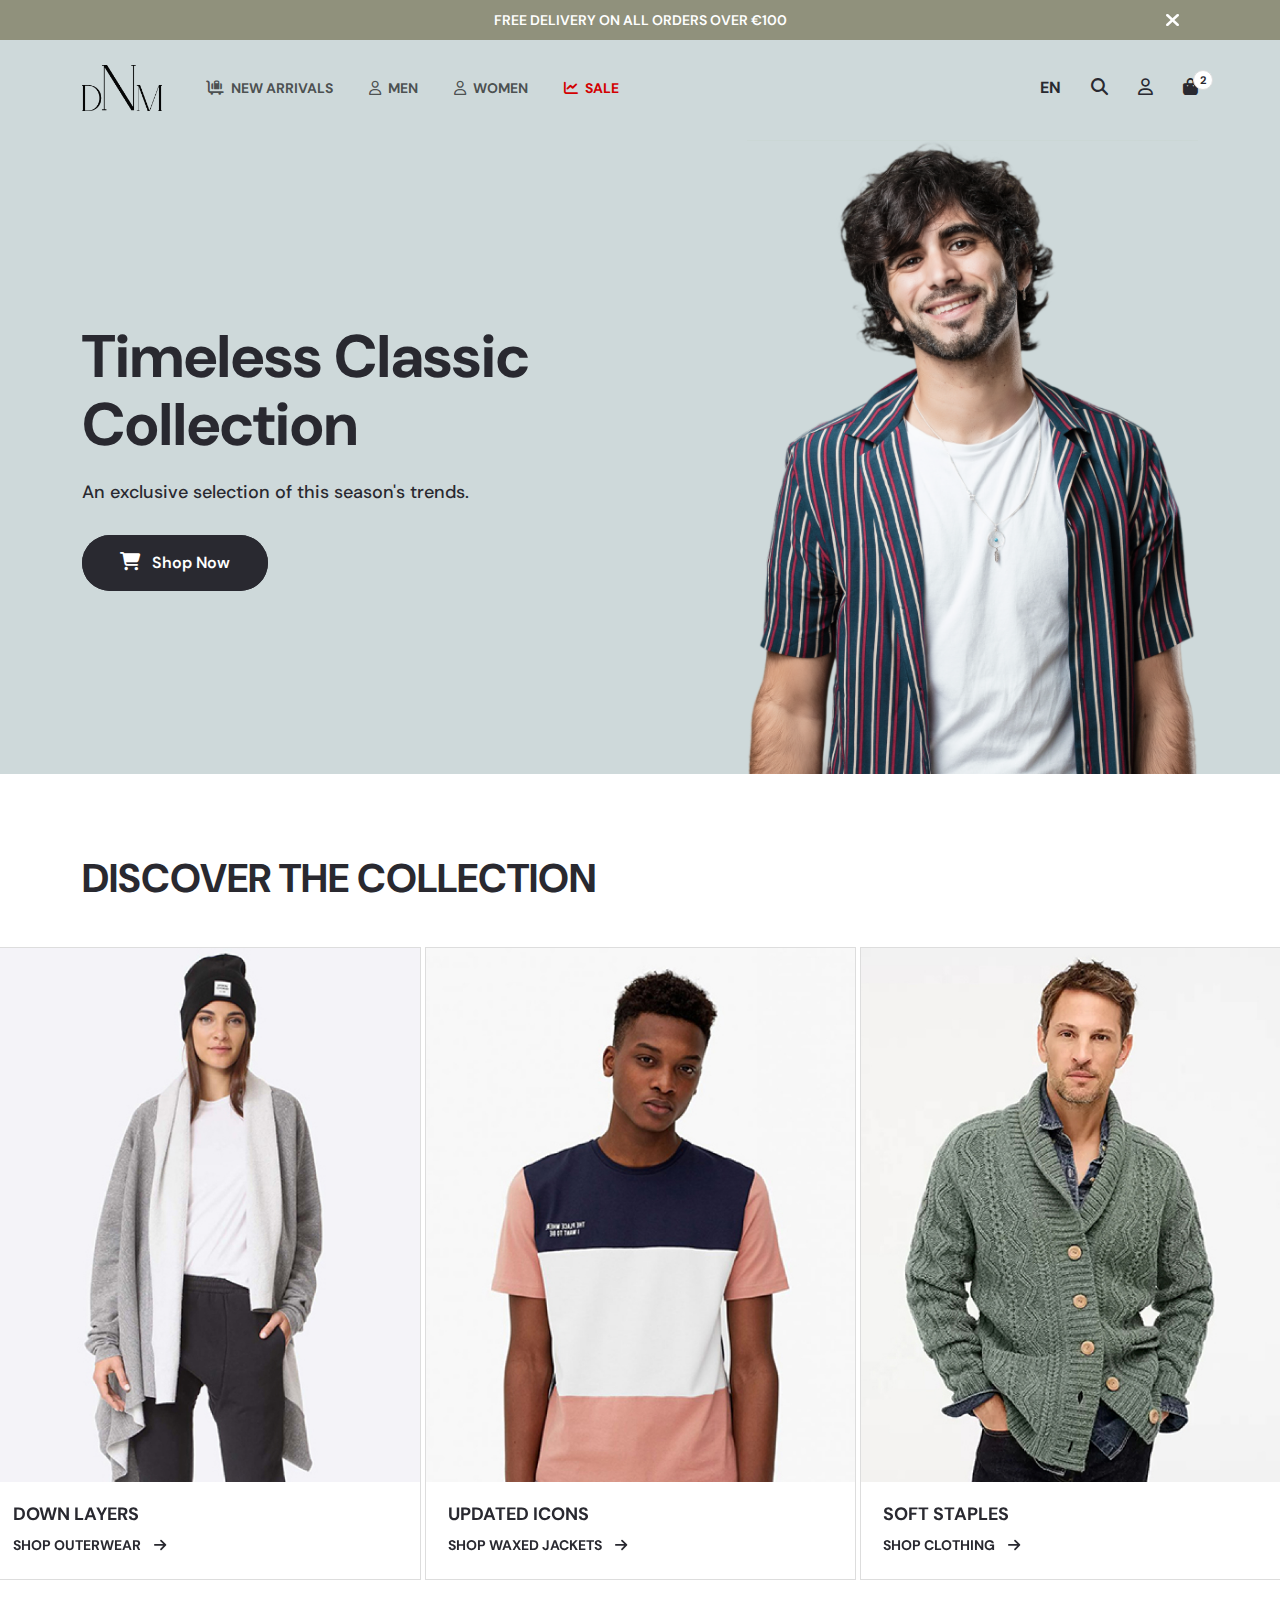
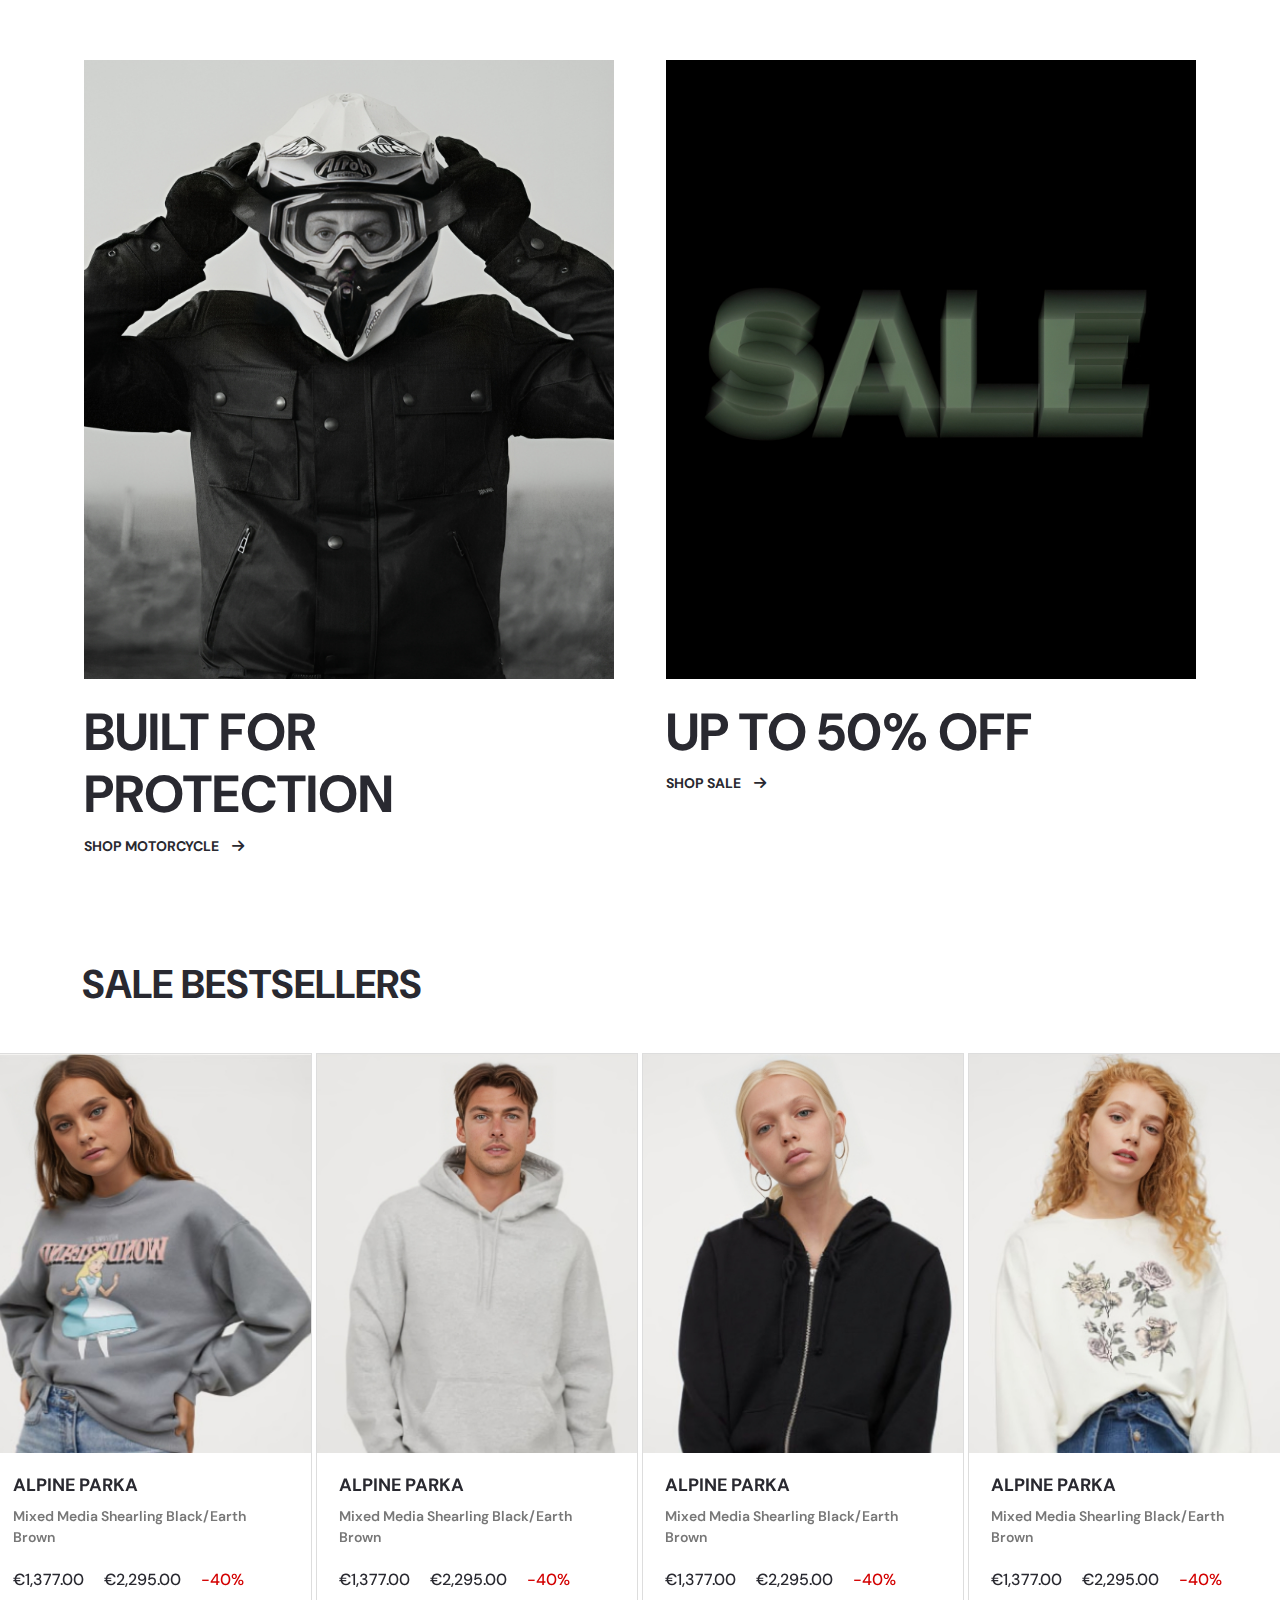
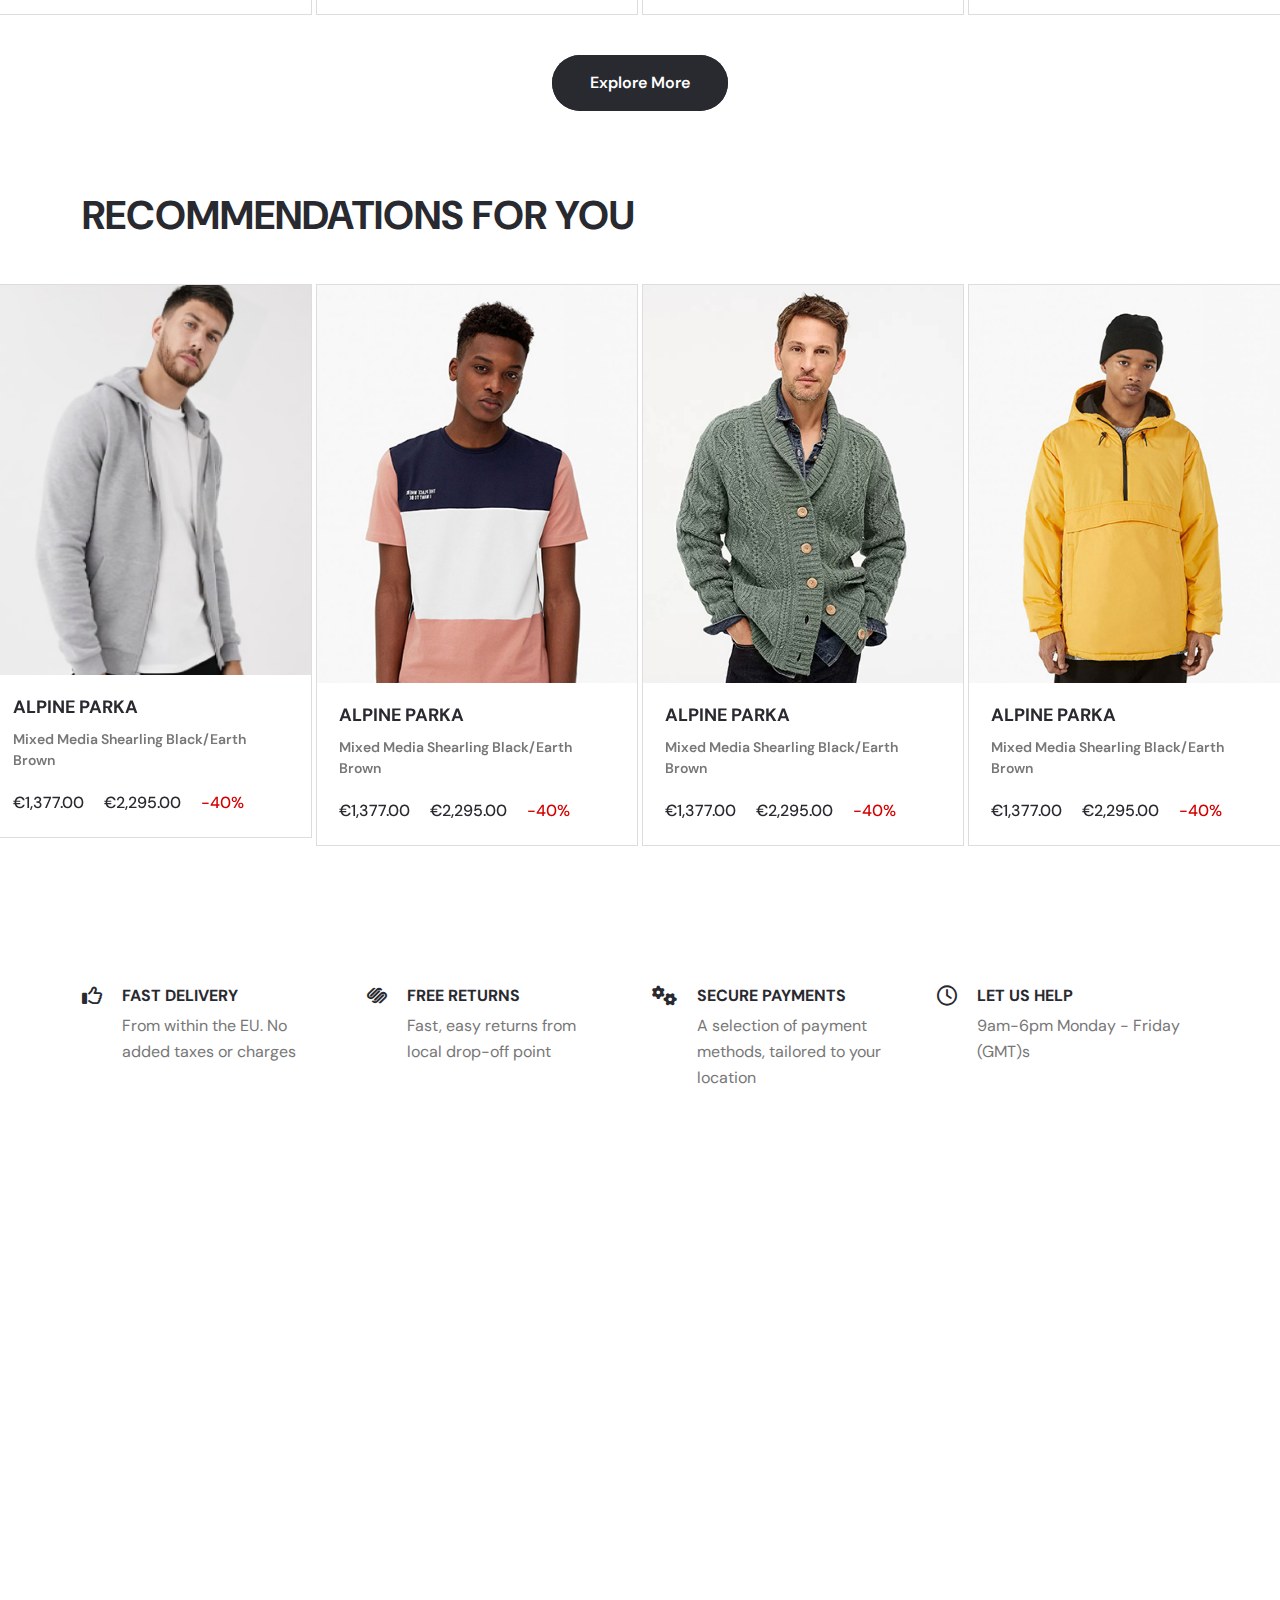
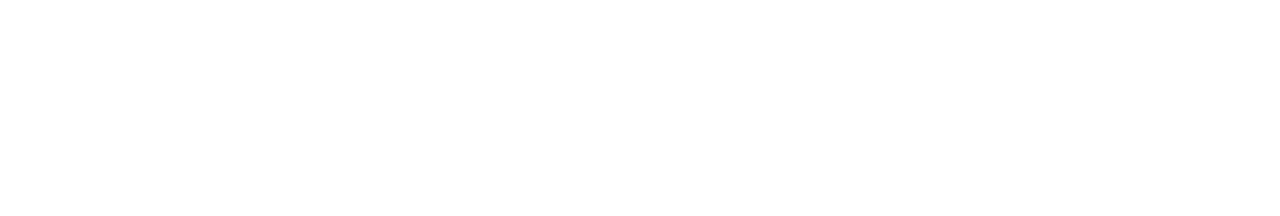
==== index.html @ 5ecf25ca "g" ====
<!DOCTYPE html>
<html lang="en">

<head>
  <meta charset="UTF-8">
  <meta http-equiv="X-UA-Compatible" content="IE=edge">
  <meta name="viewport"
    content="width=device-width, initial-scale=1.0, maximum-scale=5.0, minimum-scale=1.0, user-scalable=yes">
  <title>Ecommerce</title>
  <link rel="shortcut icon" href="" type="image/x-icon">
  <!--all css link -->
  <link rel="stylesheet" href="css/bootstrap.min.css">
  <link rel="stylesheet" href="fontawsome/css/all.min.css">
  <link rel="stylesheet" href="fontawsome/css/fontawesome.min.css">
  <link rel="stylesheet" href="css/slick.css">
  <link rel="stylesheet" href="css/animate.min.css">
  <link rel="stylesheet" href="css/aos.css">
  <link rel="stylesheet" href="css/style.css">
  <link rel="stylesheet" href="css/responsive.css">
</head>


<body>

  <!-- header area start -->
  <header class="header_area">
    <!-- top header area start -->
    <div class="top_header position-relative">
      <button class="close_top_header"><i class="fa-solid fa-xmark"></i></button>
      <div class="top_header_slider">
        <div class="slider_item">
          <div class="slider_one text-center">
            <p>FREE DELIVERY ON ALL ORDERS OVER €100</p>
          </div>
        </div>
        <div class="slider_item">
          <div class="slider_two">

            <ul class="list-unstyled">
              <li>
                <p>
                  SALE: UP TO 50% OFF
                </p>
              </li>
              <li><a href="#">Shop Men</a></li>
              <li><a href="#">Shop Women</a></li>
            </ul>
          </div>
        </div>
      </div>
    </div>
    <!-- top header area end -->
    <!-- main menu area start -->
    <nav class="navbar navbar-expand-lg">
      <div class="container">
        <a class="navbar-brand" href="#">
          <img src="images/logo.png" alt="logo" width="80">
        </a>
        <button class="navbar-toggler" type="button" data-bs-toggle="collapse" data-bs-target="#navbarScroll"
          aria-controls="navbarScroll" aria-expanded="false" aria-label="Toggle navigation">
          <span class="navbar-toggler-icon"></span>
        </button>
        <div class="collapse navbar-collapse" id="navbarScroll">
          <ul class="navbar-nav me-auto my-2 my-lg-0 navbar-nav-scroll" style="--bs-scroll-height: 100px;">
            <li class="nav-item">
              <a class="nav-link" aria-current="page" href="#"><i class="fas fa-luggage-cart"></i> New Arrivals</a>
            </li>
            <li class="nav-item">
              <a class="nav-link" href="#"><i class="far fa-user"></i> Men</a>
            </li>
            <li class="nav-item">
              <a class="nav-link" href="#"><i class="far fa-user"></i> Women</a>
            </li>
            <li class="nav-item">
              <a class="nav-link sale" href="#"><i class="fas fa-chart-line"></i> Sale</a>
            </li>
          </ul>
          <div class="menu_right_option">
            <ul class="list-unstyled">
              <li><button class="language">EN</button></li>
              <li><button class="search"><i class="fas fa-search"></i></button></li>
              <li><a href="#"><i class="far fa-user"></i></a></li>
              <li class="shopping_bag"><a href="#"><i class="fas fa-shopping-bag"></i><span>2</span></a></li>
            </ul>
          </div>
        </div>
      </div>
    </nav>
    <!-- main menu area end -->
  </header>
  <!-- header area end -->


  <!-- main area start -->
  <main>
    <!-- banner area start -->
    <section class="banner_area">
      <div class="container">
        <div class="row">
          <div class="col-lg-7 align-self-center">
            <div class="text">
              <h1 class="title">Timeless Classic Collection</h1>
              <p class="subtitle">An exclusive selection of this season's trends.</p>
              <a href="#" class="common_btn"><i class="fas fa-shopping-cart"></i> Shop Now</a>
            </div>
          </div>
          <div class="col-lg-5">
            <div class="image">
              <img src="images/banner-image.png" alt="banner-image" class="img-fluid w-100">
            </div>
          </div>
        </div>
      </div>
    </section>
    <!-- banner area end -->
    <!-- discover collection area start -->
    <section class="discover_collection">
      <div class="container">
        <div class="section_title">
          <h2 class="main_title">DISCOVER THE COLLECTION</h2>
        </div>
      </div>
      <div class="row discover_collection_slider">
        <div class="col-lg-4">
          <a href="#" class="d-block w-100">
            <div class="discover_collection_item">
              <div class="image">
                <img src="images/product_1.jpg" alt="product_1" class="img-fluid w-100">
              </div>
              <div class="text">
                <h3 class="title">Down Layers</h3>
                <span>Shop Outerwear <i class="fa-solid fa-arrow-right"></i></span>
              </div>
            </div>
          </a>
        </div>
        <div class="col-lg-4">
          <a href="#" class="d-block w-100">
            <div class="discover_collection_item">
              <div class="image">
                <img src="images/product_2-1.jpg" alt="product_2" class="img-fluid w-100">
              </div>
              <div class="text">
                <h3 class="title">Updated Icons</h3>
                <span>Shop waxed jackets <i class="fa-solid fa-arrow-right"></i></span>
              </div>
            </div>
          </a>
        </div>
        <div class="col-lg-4">
          <a href="#" class="d-block w-100">
            <div class="discover_collection_item">
              <div class="image">
                <img src="images/product_4-1.jpg" alt="product_4" class="img-fluid w-100">
              </div>
              <div class="text">
                <h3 class="title">Soft staples</h3>
                <span>Shop Clothing <i class="fa-solid fa-arrow-right"></i></span>
              </div>
            </div>
          </a>
        </div>
        <div class="col-lg-4">
          <a href="#" class="d-block w-100">
            <div class="discover_collection_item">
              <div class="image">
                <img src="images/product_5-1.jpg" alt="product_5" class="img-fluid w-100">
              </div>
              <div class="text">
                <h3 class="title">Down Layers</h3>
                <span>Shop Outerwear <i class="fa-solid fa-arrow-right"></i></span>
              </div>
            </div>
          </a>
        </div>
        <div class="col-lg-4">
          <a href="#" class="d-block w-100">
            <div class="discover_collection_item">
              <div class="image">
                <img src="images/product_7.jpg" alt="product_7" class="img-fluid w-100">
              </div>
              <div class="text">
                <h3 class="title">Down Layers</h3>
                <span>Shop Outerwear <i class="fa-solid fa-arrow-right"></i></span>
              </div>
            </div>
          </a>
        </div>
      </div>
    </section>
    <!-- discover collection area end -->
    <!-- featured products area start -->
    <section class="featured_products">
      <div class="container">
        <div class="row g-5">
          <div class="col-lg-6">
            <a href="#" class="d-block w-100">
              <div class="sales_products_item">
                <div class="image">
                  <img src="images/1.jpg" alt="pr-1" class="img-fluid w-100">
                </div>
                <div class="text">
                  <h3 class="title">Built for protection</h3>
                  <span>shop motorcycle <i class="fa-solid fa-arrow-right"></i></span>
                </div>
              </div>
            </a>
          </div>
          <div class="col-lg-6">
            <a href="#" class="d-block w-100">
              <div class="sales_products_item">
                <div class="image">
                  <img src="images/2.jpg" alt="pr-2" class="img-fluid w-100">
                </div>
                <div class="text">
                  <h3 class="title">up to 50% off</h3>
                  <span>shop sale <i class="fa-solid fa-arrow-right"></i></span>
                </div>
              </div>
            </a>
        </div>
      </div>
    </section>
    <!-- featured products area end -->
    <!-- sales products area start -->
    <section class="sales_products">
      <div class="container">
        <div class="section_title">
          <h2 class="main_title">SALE BESTSELLERS</h2>
        </div>
      </div>
      <div class="row sales_products_slider">
        <div class="col-lg-3">
          <a href="#" class="d-block w-100">
            <div class="sales_products_item">
              <div class="image">
                <img src="images/pr-1.jpg" alt="pr-1" class="img-fluid w-100">
              </div>
              <div class="text">
                <h3 class="title">Alpine Parka</h3>
                <span>Mixed Media Shearling Black/Earth Brown</span>
                <ul class="list-unstyled d-flex flex-wrap">
                  <li>€1,377.00</li>
                  <li>€2,295.00</li>
                  <li class="discount">-40%</li>
                </ul>
              </div>
            </div>
          </a>
        </div>
        <div class="col-lg-3">
          <a href="#" class="d-block w-100">
            <div class="sales_products_item">
              <div class="image">
                <img src="images/pr-2.jpg" alt="pr-2" class="img-fluid w-100">
              </div>
              <div class="text">
                <h3 class="title">Alpine Parka</h3>
                <span>Mixed Media Shearling Black/Earth Brown</span>
                <ul class="list-unstyled d-flex flex-wrap">
                  <li>€1,377.00</li>
                  <li>€2,295.00</li>
                  <li class="discount">-40%</li>
                </ul>
              </div>
            </div>
          </a>
        </div>
        <div class="col-lg-3">
          <a href="#" class="d-block w-100">
            <div class="sales_products_item">
              <div class="image">
                <img src="images/pr-3.jpg" alt="product_4" class="img-fluid w-100">
              </div>
              <div class="text">
                <h3 class="title">Alpine Parka</h3>
                <span>Mixed Media Shearling Black/Earth Brown</span>
                <ul class="list-unstyled d-flex flex-wrap">
                  <li>€1,377.00</li>
                  <li>€2,295.00</li>
                  <li class="discount">-40%</li>
                </ul>
              </div>
            </div>
          </a>
        </div>
        <div class="col-lg-3">
          <a href="#" class="d-block w-100">
            <div class="sales_products_item">
              <div class="image">
                <img src="images/pr-4.jpg" alt="product_5" class="img-fluid w-100">
              </div>
              <div class="text">
                <h3 class="title">Alpine Parka</h3>
                <span>Mixed Media Shearling Black/Earth Brown</span>
                <ul class="list-unstyled d-flex flex-wrap">
                  <li>€1,377.00</li>
                  <li>€2,295.00</li>
                  <li class="discount">-40%</li>
                </ul>
              </div>
            </div>
          </a>
        </div>
        <div class="col-lg-3">
          <a href="#" class="d-block w-100">
            <div class="sales_products_item">
              <div class="image">
                <img src="images/pr-5.jpg" alt="product_7" class="img-fluid w-100">
              </div>
              <div class="text">
                <h3 class="title">Alpine Parka</h3>
                <span>Mixed Media Shearling Black/Earth Brown</span>
                <ul class="list-unstyled d-flex flex-wrap">
                  <li>€1,377.00</li>
                  <li>€2,295.00</li>
                  <li class="discount">-40%</li>
                </ul>
              </div>
            </div>
          </a>
        </div>
      </div>
      <div class="text-center mt-40">
        <a href="#" class="common_btn">Explore More</a>
      </div>
    </section>
    <!-- 02 -->
    <section class="sales_products">
      <div class="container">
        <div class="section_title">
          <h2 class="main_title">Recommendations for you</h2>
        </div>
      </div>
      <div class="row sales_products_slider">
        <div class="col-lg-3">
          <a href="#" class="d-block w-100">
            <div class="sales_products_item">
              <div class="image">
                <img src="images/pr-6.jpg" alt="product_1" class="img-fluid w-100">
              </div>
              <div class="text">
                <h3 class="title">Alpine Parka</h3>
                <span>Mixed Media Shearling Black/Earth Brown</span>
                <ul class="list-unstyled d-flex flex-wrap">
                  <li>€1,377.00</li>
                  <li>€2,295.00</li>
                  <li class="discount">-40%</li>
                </ul>
              </div>
            </div>
          </a>
        </div>
        <div class="col-lg-3">
          <a href="#" class="d-block w-100">
            <div class="sales_products_item">
              <div class="image">
                <img src="images/product_2-1.jpg" alt="product_2" class="img-fluid w-100">
              </div>
              <div class="text">
                <h3 class="title">Alpine Parka</h3>
                <span>Mixed Media Shearling Black/Earth Brown</span>
                <ul class="list-unstyled d-flex flex-wrap">
                  <li>€1,377.00</li>
                  <li>€2,295.00</li>
                  <li class="discount">-40%</li>
                </ul>
              </div>
            </div>
          </a>
        </div>
        <div class="col-lg-3">
          <a href="#" class="d-block w-100">
            <div class="sales_products_item">
              <div class="image">
                <img src="images/product_4-1.jpg" alt="product_4" class="img-fluid w-100">
              </div>
              <div class="text">
                <h3 class="title">Alpine Parka</h3>
                <span>Mixed Media Shearling Black/Earth Brown</span>
                <ul class="list-unstyled d-flex flex-wrap">
                  <li>€1,377.00</li>
                  <li>€2,295.00</li>
                  <li class="discount">-40%</li>
                </ul>
              </div>
            </div>
          </a>
        </div>
        <div class="col-lg-3">
          <a href="#" class="d-block w-100">
            <div class="sales_products_item">
              <div class="image">
                <img src="images/product_5-1.jpg" alt="product_5" class="img-fluid w-100">
              </div>
              <div class="text">
                <h3 class="title">Alpine Parka</h3>
                <span>Mixed Media Shearling Black/Earth Brown</span>
                <ul class="list-unstyled d-flex flex-wrap">
                  <li>€1,377.00</li>
                  <li>€2,295.00</li>
                  <li class="discount">-40%</li>
                </ul>
              </div>
            </div>
          </a>
        </div>
        <div class="col-lg-3">
          <a href="#" class="d-block w-100">
            <div class="sales_products_item">
              <div class="image">
                <img src="images/product_7.jpg" alt="product_7" class="img-fluid w-100">
              </div>
              <div class="text">
                <h3 class="title">Alpine Parka</h3>
                <span>Mixed Media Shearling Black/Earth Brown</span>
                <ul class="list-unstyled d-flex flex-wrap">
                  <li>€1,377.00</li>
                  <li>€2,295.00</li>
                  <li class="discount">-40%</li>
                </ul>
              </div>
            </div>
          </a>
        </div>
      </div>
    </section>
    <!-- sales products area end -->
    <!-- featured area start -->
    <section class="featured_area">
      <div class="container">
        <div class="row">
          <div class="col-lg-3">
            <div class="featured_item">
              <div class="icon"><i class="fa-regular fa-thumbs-up"></i></div>
              <div class="text">
                <h3 class="title">FAST DELIVERY</h3>
                <p>From within the EU. No added taxes or charges</p>
              </div>
            </div>
          </div>
          <div class="col-lg-3">
            <div class="featured_item">
              <div class="icon"><i class="fa-brands fa-squarespace"></i></div>
              <div class="text">
                <h3 class="title">FREE RETURNS</h3>
                <p>Fast, easy returns from local drop-off point</p>
              </div>
            </div>
          </div>
          <div class="col-lg-3">
            <div class="featured_item">
              <div class="icon"><i class="fa-solid fa-gears"></i></div>
              <div class="text">
                <h3 class="title">SECURE PAYMENTS</h3>
                <p>A selection of payment methods, tailored to your location</p>
              </div>
            </div>
          </div>
          <div class="col-lg-3">
            <div class="featured_item">
              <div class="icon"><i class="fa-regular fa-clock"></i></div>
              <div class="text">
                <h3 class="title">LET US HELP</h3>
                <p>9am-6pm Monday - Friday (GMT)s</p>
              </div>
            </div>
          </div>
        </div>
      </div>
    </section>
    <!-- featured area end -->
  </main>
  <!-- main area end -->

  <!-- footer area start -->
  <footer class="footer_area">
    <div class="footer_top">
      <div class="container">
        <div class="row">
          <div class="col-lg-3">
            <div class="footer_widget">
              <h3 class="footer_title">Customer Service</h3>
              <ul class="list-unstyled">
                <li><a href="#">Contact Us</a></li>
                <li><a href="#">FAQs</a></li>
                <li><a href="#">Delivery</a></li>
                <li><a href="#">Returns</a></li>
                <li><a href="#">Product Care</a></li>
                <li><a href="#">Size Guides</a></li>
                <li><a href="#">Stockist Information</a></li>
              </ul>
            </div>
          </div>
          <div class="col-lg-3">
            <div class="footer_widget">
              <h3 class="footer_title">About us</h3>
              <ul class="list-unstyled">
                <li><a href="#">Brand Responsibility</a></li>
                <li><a href="#">Social Responsibility</a></li>
                <li><a href="#">Careers</a></li>
              </ul>
            </div>
          </div>
          <div class="col-lg-3">
            <div class="footer_widget">
              <h3 class="footer_title">Legal</h3>
              <ul class="list-unstyled">
                <li><a href="#">Terms & Conditions</a></li>
                <li><a href="#">Privacy Policy</a></li>
                <li><a href="#">Cookie Policy</a></li>
                <li><a href="#">Klarna</a></li>
              </ul>
            </div>
          </div>
          <div class="col-lg-3">
            <div class="footer_widget">
              <h3 class="footer_title_big">Sign up Now
              </h3>
              <p>Join the Belstaff community. Subscribe to our newsletter for access to exclusive offers, and
                inspiration
                for wherever you may be headed.</p>
              <form action="#">
                <div class="input_groups position-relative">
                  <input type="text" placeholder="Email address">
                  <button type="submit"><i class="fa-regular fa-paper-plane"></i></button>
                </div>
              </form>
            </div>
          </div>
        </div>
        <div class="branding">
          <h3 class="title">DNM</h3>
        </div>
      </div>
    </div>
    <div class="footer_btm">
      <div class="container">
        <div class="row">
          <div class="col-lg-6">
            <p>&copy; Copyright 2024 - DNM</p>
          </div>
          <div class="col-lg-6">
            <ul class="list-unstyled">
              <li>Follow Us</li>
              <li><a href="#"><i class="fab fa-instagram"></i></a></li>
              <li><a href="#"><i class="fab fa-facebook-f"></i></a></li>
              <li><a href="#"><i class="fab fa-youtube"></i></a></li>
              <li><a href="#"><i class="fab fa-linkedin"></i></a></li>
            </ul>
          </div>
        </div>
      </div>
    </div>
  </footer>
  <!-- footer area end -->

  <!-- all js link -->
  <script src="js/jquery-3.6.0.min.js"></script>
  <script src="js/bootstrap.bundle.min.js"></script>
  <script src="js/slick.min.js"></script>
  <script src="js/aos.js"></script>
  <script src="js/slick-animation.min.js"></script>
  <script src="js/script.js"></script>
</body>

</html>
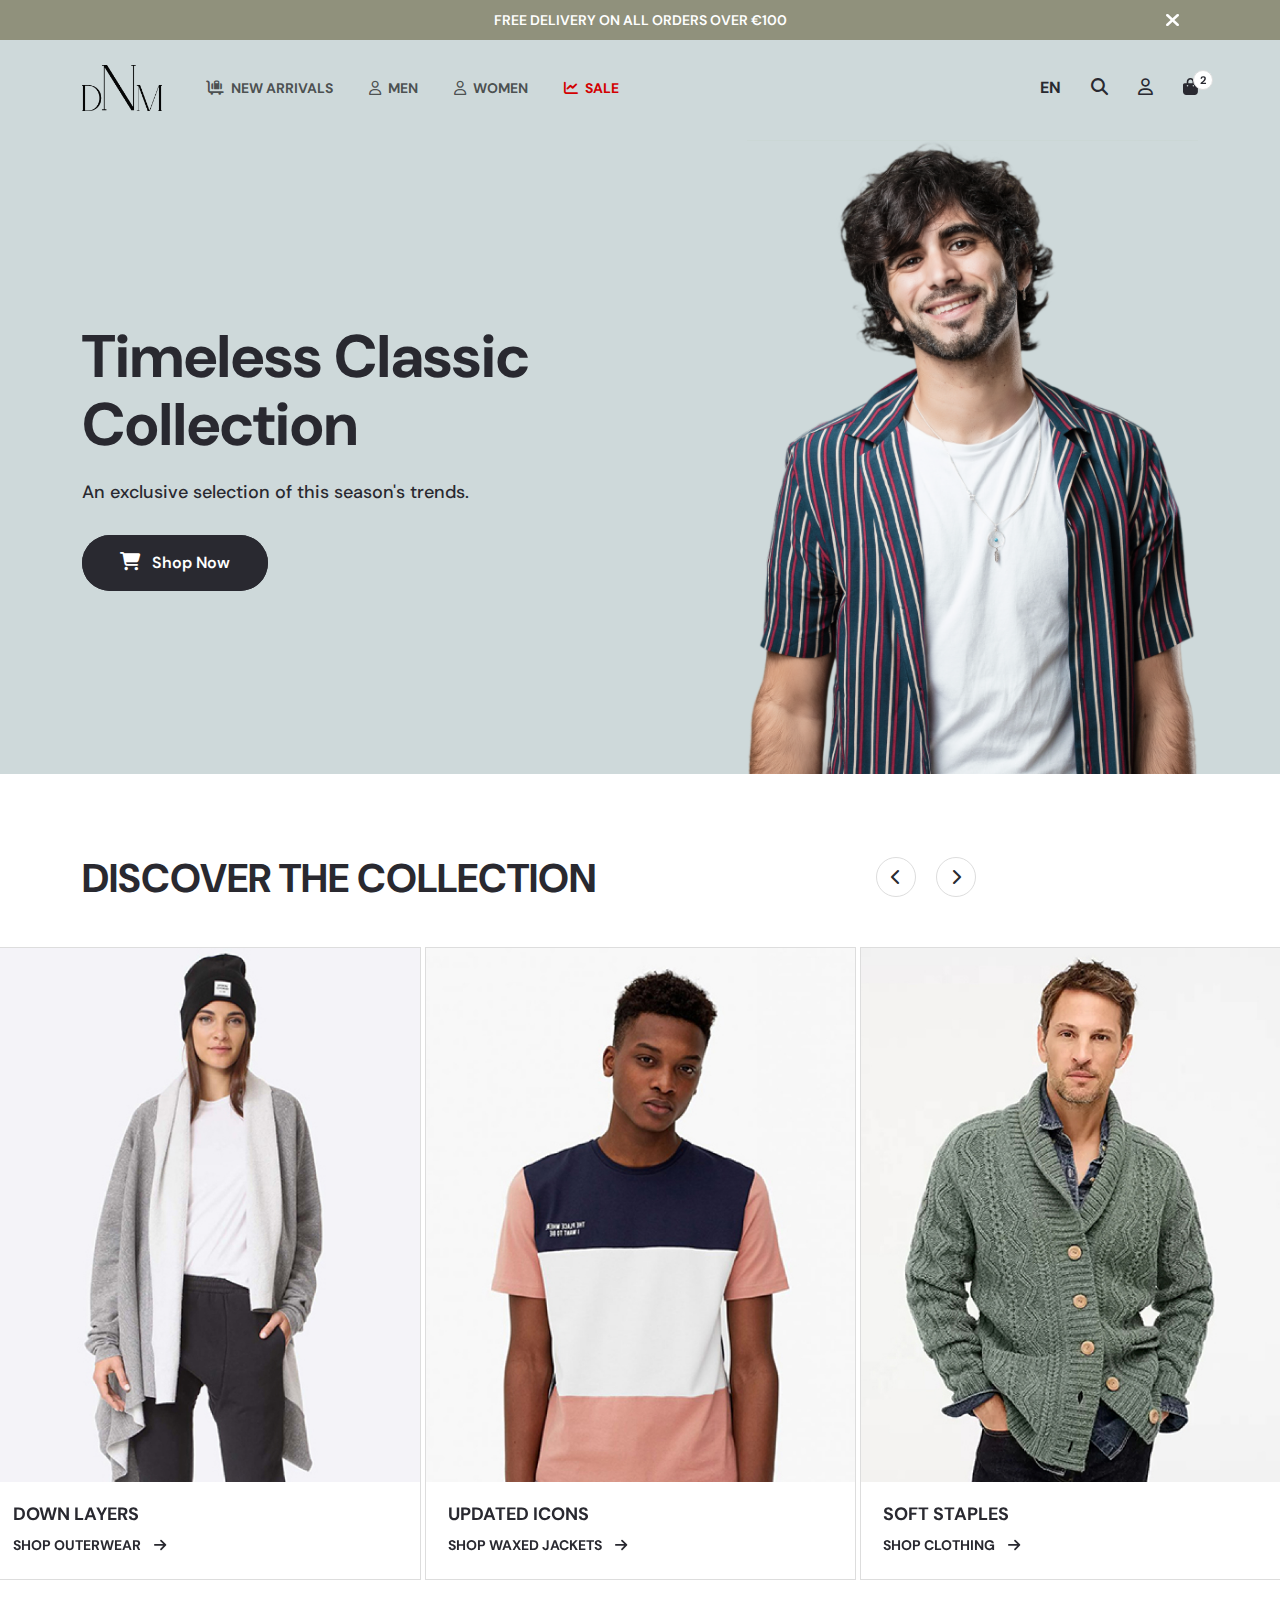
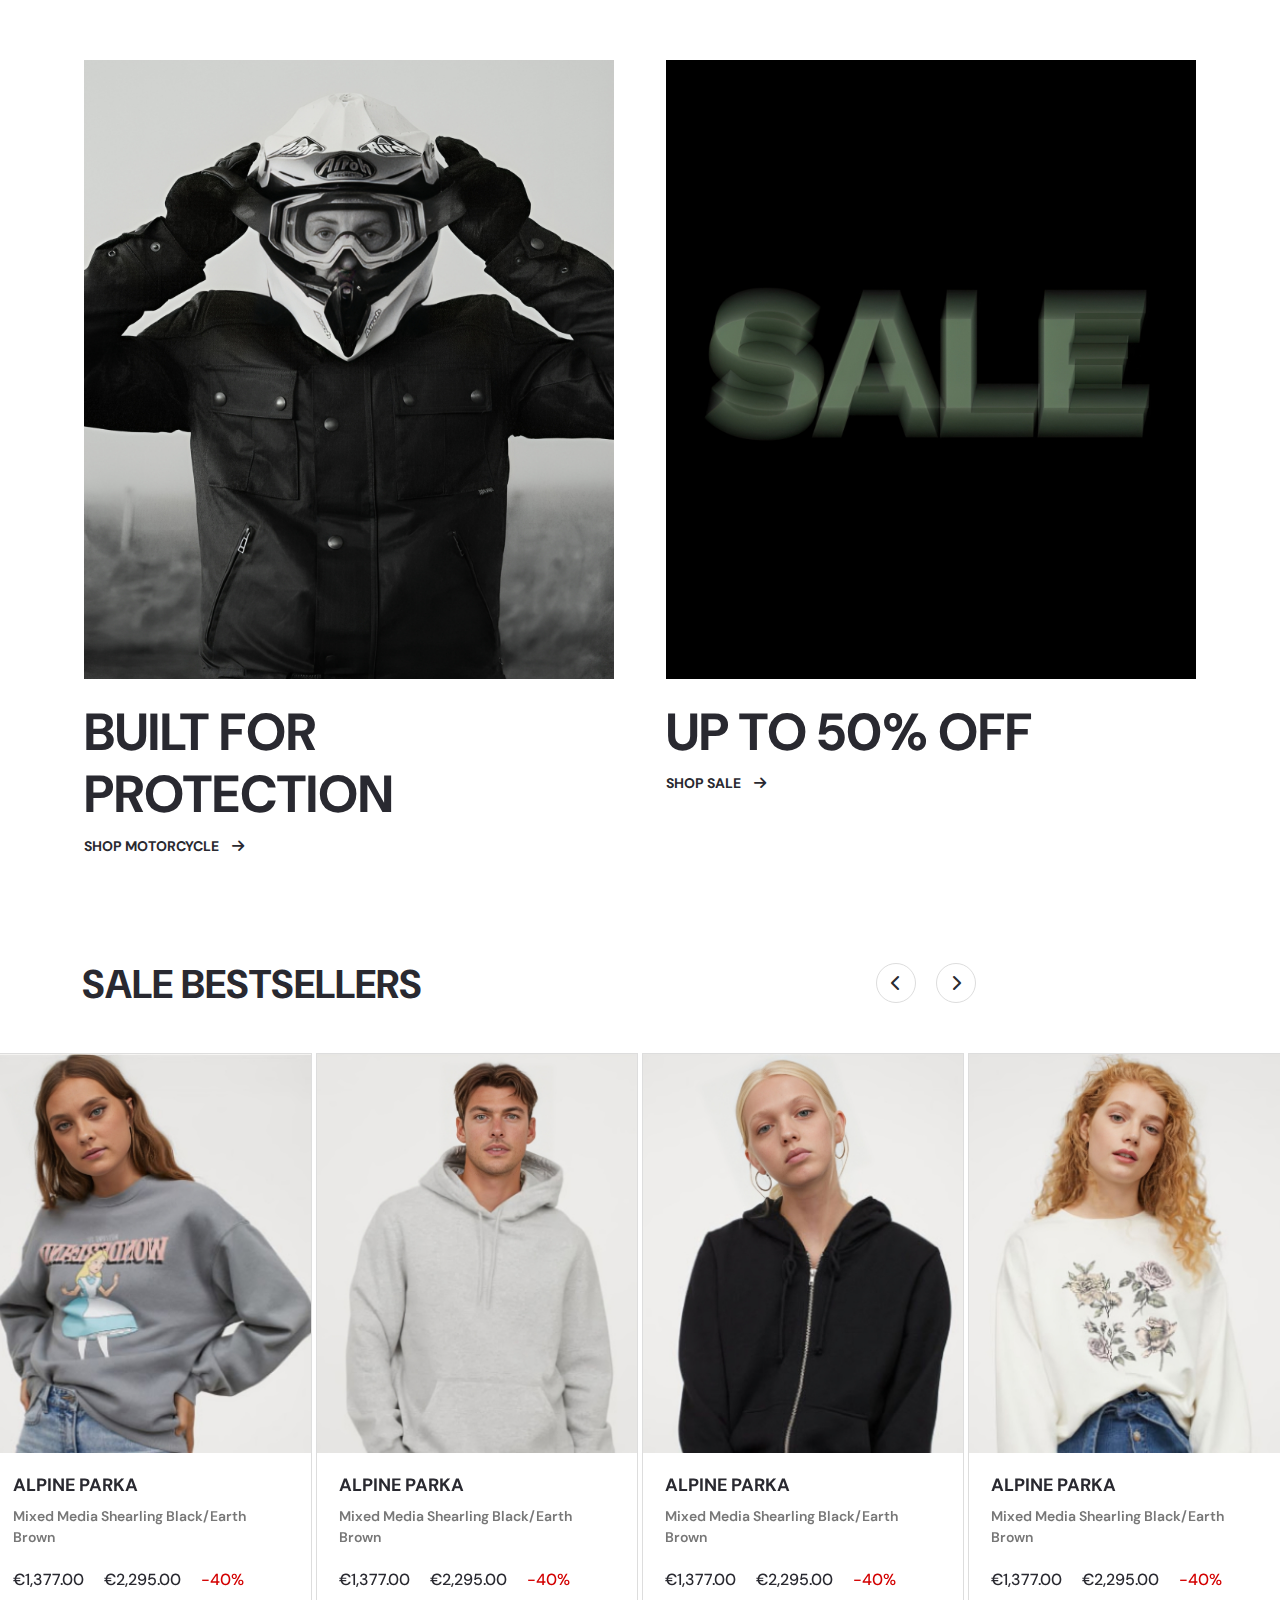
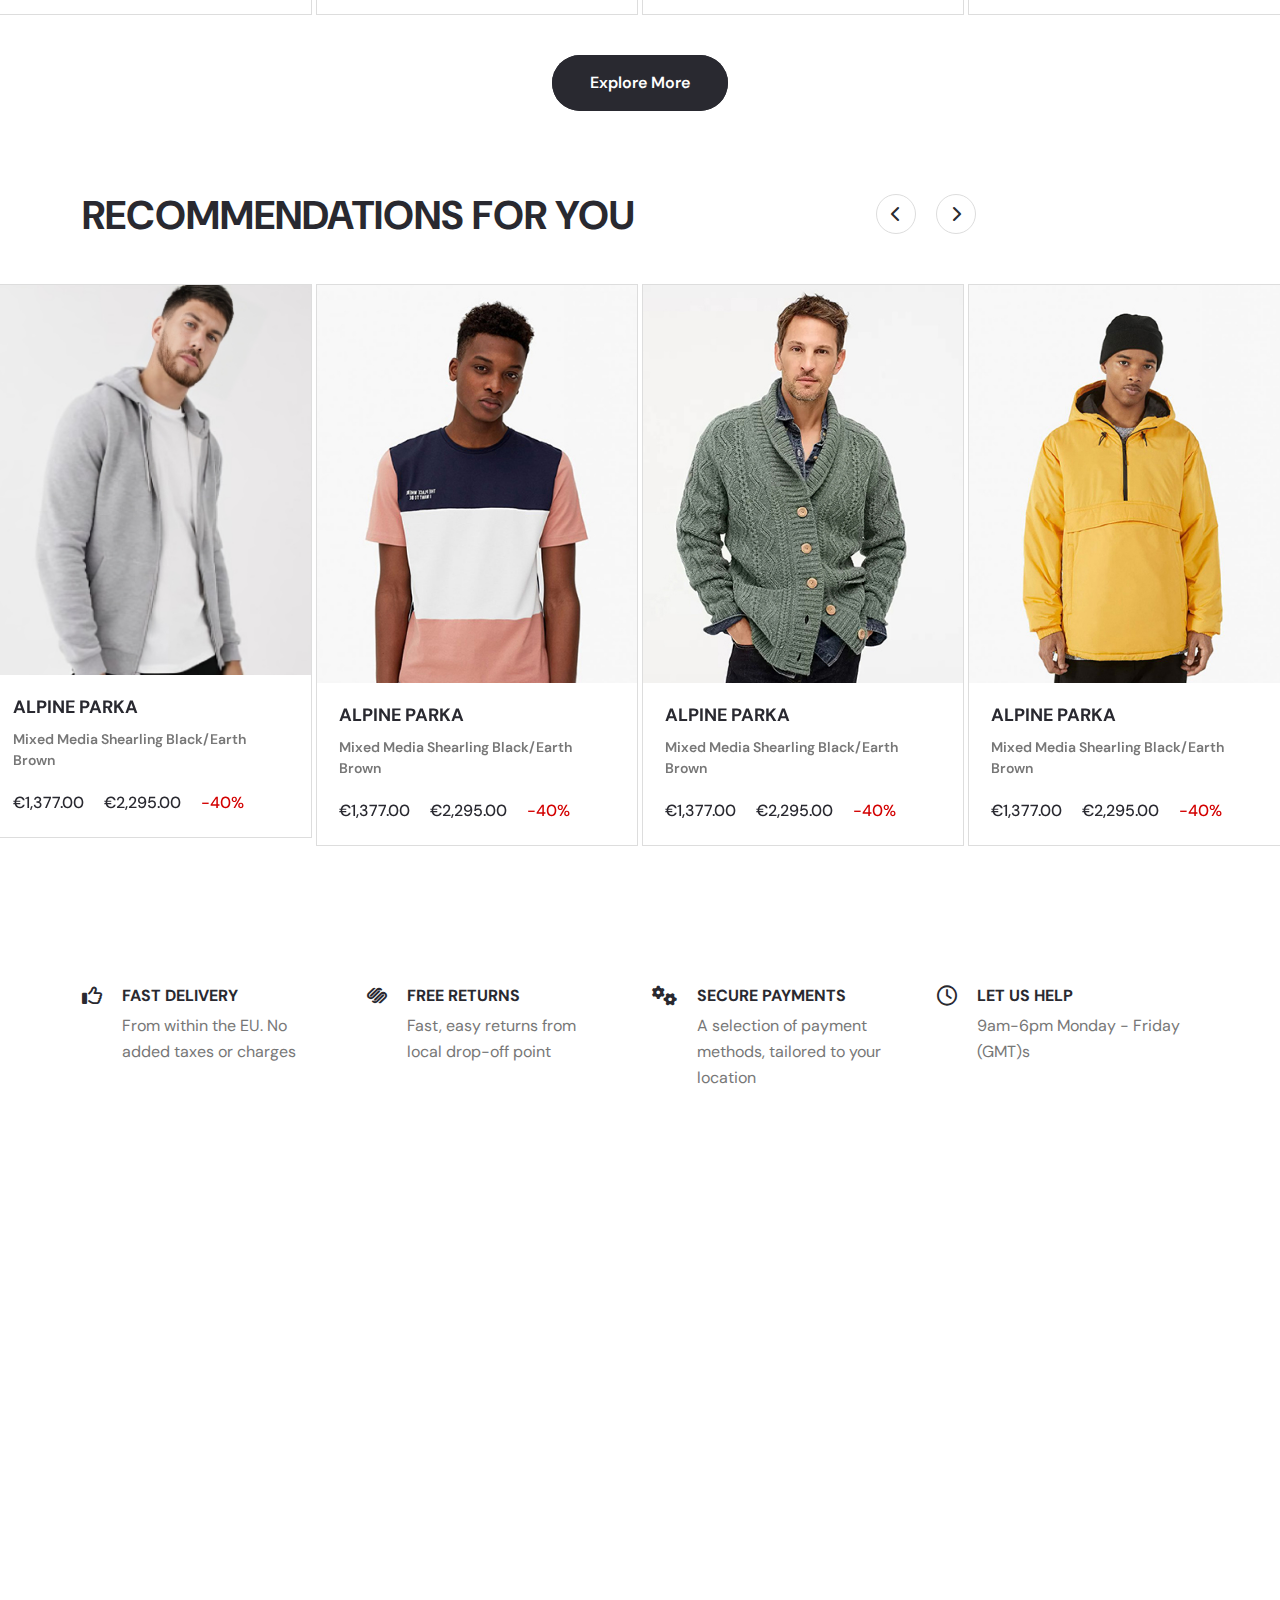
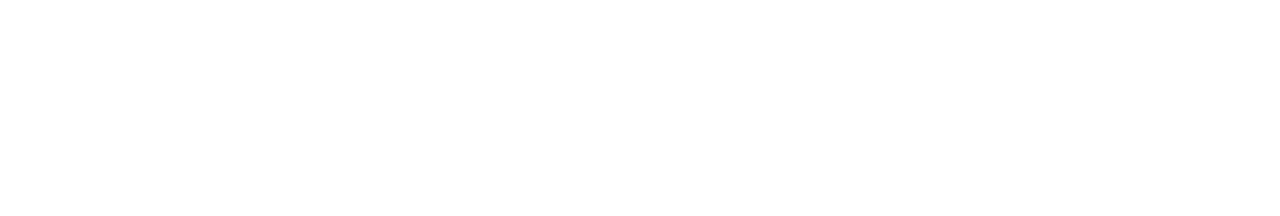
==== commit faad75f8: "fixed menu" ====
--- a/index.html
+++ b/index.html
@@ -21,35 +21,35 @@
 
 
 <body>
-
+  <!-- top header area start -->
+  <div class="top_header position-relative">
+    <button class="close_top_header"><i class="fa-solid fa-xmark"></i></button>
+    <div class="top_header_slider">
+      <div class="slider_item">
+        <div class="slider_one text-center">
+          <p>FREE DELIVERY ON ALL ORDERS OVER €100</p>
+        </div>
+      </div>
+      <div class="slider_item">
+        <div class="slider_two">
+
+          <ul class="list-unstyled">
+            <li>
+              <p>
+                SALE: UP TO 50% OFF
+              </p>
+            </li>
+            <li><a href="#">Shop Men</a></li>
+            <li><a href="#">Shop Women</a></li>
+          </ul>
+        </div>
+      </div>
+    </div>
+  </div>
+  <!-- top header area end -->
   <!-- header area start -->
-  <header class="header_area">
-    <!-- top header area start -->
-    <div class="top_header position-relative">
-      <button class="close_top_header"><i class="fa-solid fa-xmark"></i></button>
-      <div class="top_header_slider">
-        <div class="slider_item">
-          <div class="slider_one text-center">
-            <p>FREE DELIVERY ON ALL ORDERS OVER €100</p>
-          </div>
-        </div>
-        <div class="slider_item">
-          <div class="slider_two">
-
-            <ul class="list-unstyled">
-              <li>
-                <p>
-                  SALE: UP TO 50% OFF
-                </p>
-              </li>
-              <li><a href="#">Shop Men</a></li>
-              <li><a href="#">Shop Women</a></li>
-            </ul>
-          </div>
-        </div>
-      </div>
-    </div>
-    <!-- top header area end -->
+  <div id="header-fixed-height"></div>
+  <header class="header_area" id="sticky-header">
     <!-- main menu area start -->
     <nav class="navbar navbar-expand-lg">
       <div class="container">
@@ -218,8 +218,8 @@
                 </div>
               </div>
             </a>
-        </div>
-      </div>
+          </div>
+        </div>
     </section>
     <!-- featured products area end -->
     <!-- sales products area start -->
--- a/css/style.css
+++ b/css/style.css
@@ -54,6 +54,11 @@
   color: #292930;
   position: relative;
   font-family: "DM Sans", sans-serif;
+}
+
+body {
+  max-width: 1920px !important;
+  margin: 0 auto;
 }
 
 main {
@@ -190,7 +195,7 @@
 
 .banner_area {
   background-color: #CED9DA;
-  padding-top: 140px;
+  padding-top: 100px;
 }
 .banner_area .text {
   padding-right: 60px;
@@ -208,15 +213,7 @@
   color: #292930;
 }
 
-.header_area {
-  height: auto;
-  position: absolute;
-  top: 0;
-  left: 0;
-  width: 100%;
-  z-index: 999;
-}
-.header_area .close_top_header {
+.close_top_header {
   background-color: transparent;
   border: 0;
   font-size: 20px;
@@ -227,7 +224,12 @@
   color: #ffffff;
   z-index: 9;
 }
-.header_area .top_header .slider_one {
+
+.top_header {
+  position: relative;
+  z-index: 999;
+}
+.top_header .slider_one {
   height: 40px;
   background-color: #90917C;
   text-align: center;
@@ -235,35 +237,35 @@
   justify-content: center;
   align-items: center;
 }
-.header_area .top_header .slider_one p {
+.top_header .slider_one p {
   color: #ffffff;
   font-size: 14px;
   font-weight: 600;
 }
-.header_area .top_header .slider_two {
+.top_header .slider_two {
   height: 40px;
   background-color: #B17842;
   display: flex;
   justify-content: center;
   align-items: center;
 }
-.header_area .top_header .slider_two p {
+.top_header .slider_two p {
   color: #ffffff;
   font-size: 14px;
   font-weight: 600;
 }
-.header_area .top_header .slider_two ul li {
+.top_header .slider_two ul li {
   display: inline-block;
   margin: 0 15px;
 }
-.header_area .top_header .slider_two ul li a {
+.top_header .slider_two ul li a {
   color: #ffffff;
   font-size: 14px;
   font-weight: 600;
   text-transform: uppercase;
   position: relative;
 }
-.header_area .top_header .slider_two ul li a::before {
+.top_header .slider_two ul li a::before {
   position: absolute;
   top: 3px;
   right: -17px;
@@ -273,8 +275,17 @@
   opacity: 0.7;
   content: "";
 }
-.header_area .top_header .slider_two ul li:last-child a::before {
+.top_header .slider_two ul li:last-child a::before {
   display: none;
+}
+
+.header_area {
+  height: auto;
+  position: absolute;
+  top: 40px;
+  left: 0;
+  width: 100%;
+  z-index: 999;
 }
 .header_area nav {
   padding: 20px 0;
@@ -334,8 +345,60 @@
   border: 1px solid #ddd;
 }
 
+.sticky-menu {
+  position: fixed;
+  left: 0;
+  margin: auto;
+  top: 0;
+  width: 100%;
+  background-color: var(--white);
+  animation: 700ms ease-in-out 0s normal none 1 running fadeInDown;
+  box-shadow: 0 2px 20px rgba(25, 25, 25, 0.1);
+  border-radius: 0;
+}
+
+.sticky-menu .menu-area {
+  margin-top: 0;
+}
+
+.sticky-menu.header_area {
+  background-color: #ffffff;
+}
+
+.sticky-menu.header_area nav {
+  padding: 12px 0;
+}
+
+#header-fixed-height.active-height {
+  display: block;
+  height: 100px;
+}
+
 .discover_collection {
   padding-top: 80px;
+}
+.discover_collection .icon {
+  width: 40px;
+  height: 40px;
+  border: 1px solid #ddd;
+  display: flex;
+  justify-content: center;
+  align-items: center;
+  border-radius: 50%;
+  background-color: transparent;
+  transition: all 0.3s ease-in-out;
+  cursor: pointer;
+  position: absolute;
+  top: -90px;
+}
+.discover_collection .icon:hover {
+  border-color: #292930;
+}
+.discover_collection .icon.left {
+  right: 376px;
+}
+.discover_collection .icon.right {
+  right: 316px;
 }
 
 .discover_collection_item {
@@ -394,6 +457,29 @@
 
 .sales_products {
   padding-top: 80px;
+}
+.sales_products .icon {
+  width: 40px;
+  height: 40px;
+  border: 1px solid #ddd;
+  display: flex;
+  justify-content: center;
+  align-items: center;
+  border-radius: 50%;
+  background-color: transparent;
+  transition: all 0.3s ease-in-out;
+  cursor: pointer;
+  position: absolute;
+  top: -90px;
+}
+.sales_products .icon:hover {
+  border-color: #292930;
+}
+.sales_products .icon.left {
+  right: 376px;
+}
+.sales_products .icon.right {
+  right: 316px;
 }
 
 .sales_products_item {
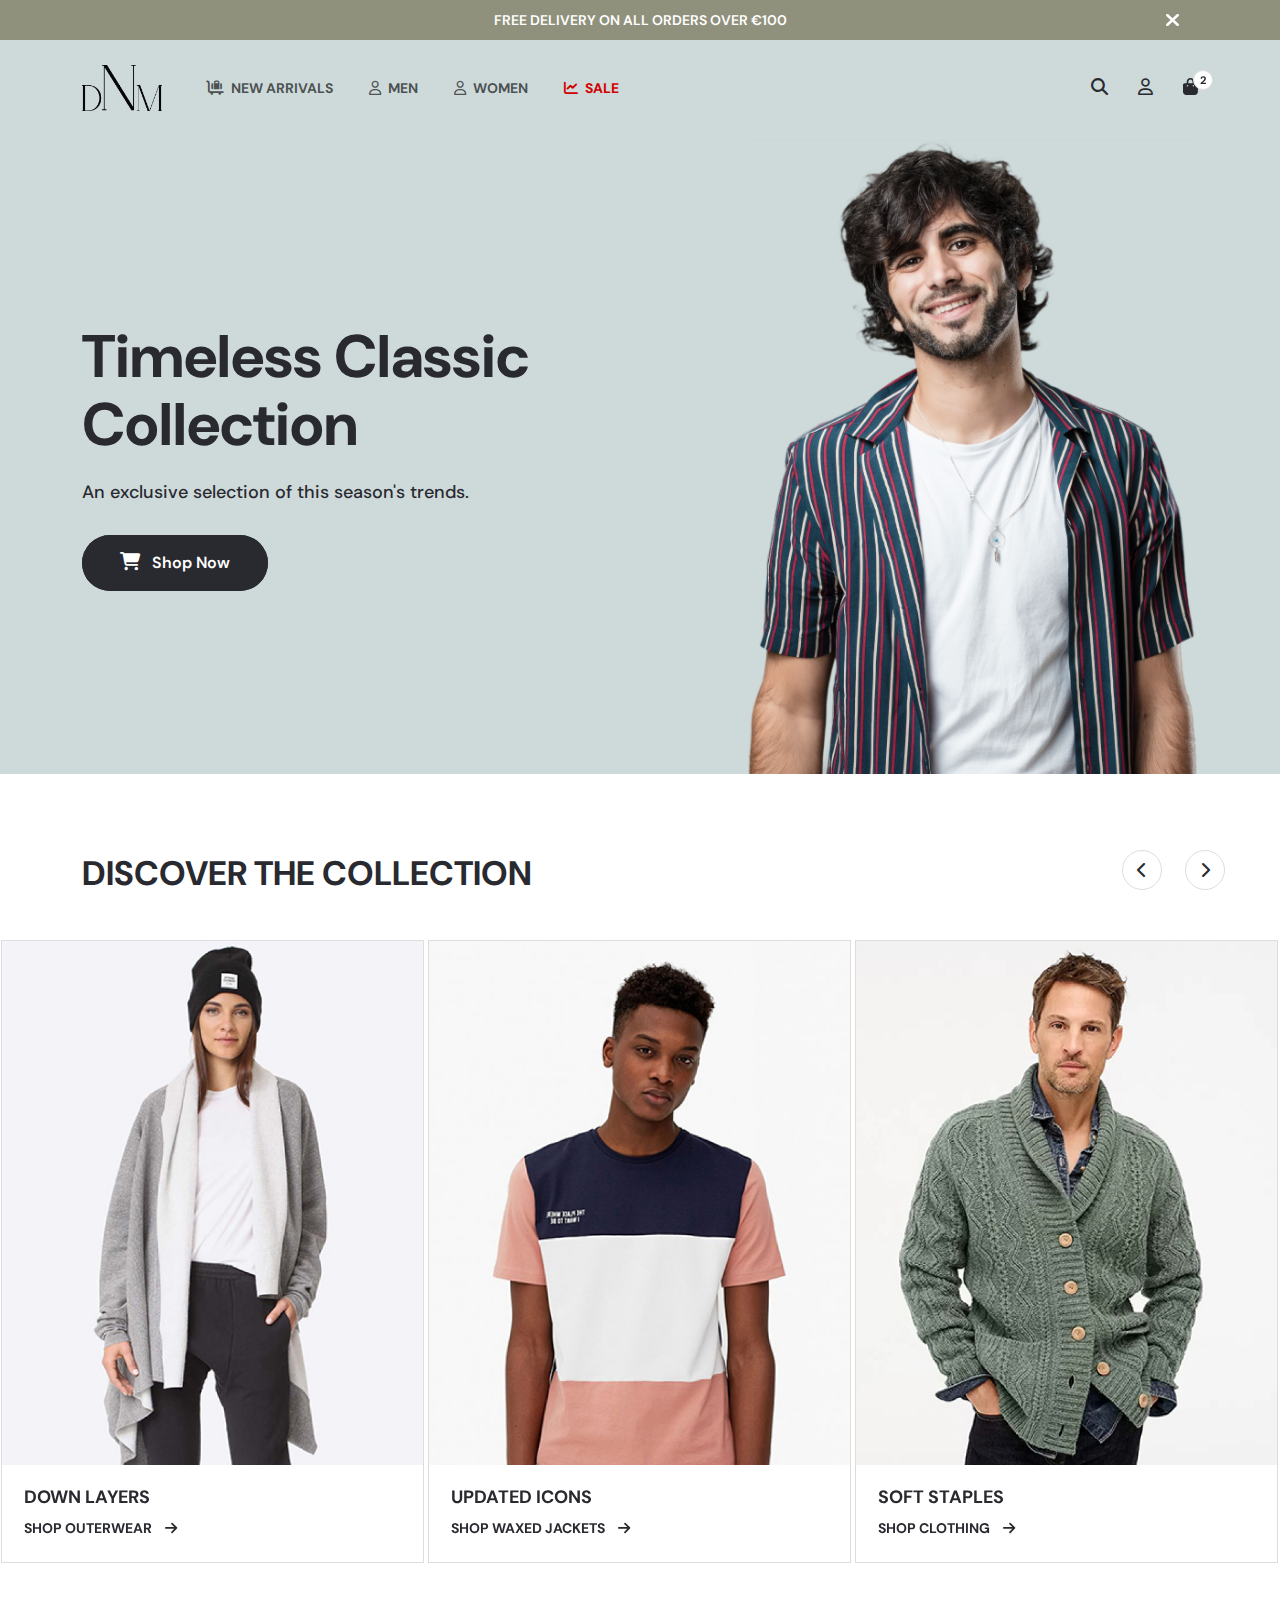
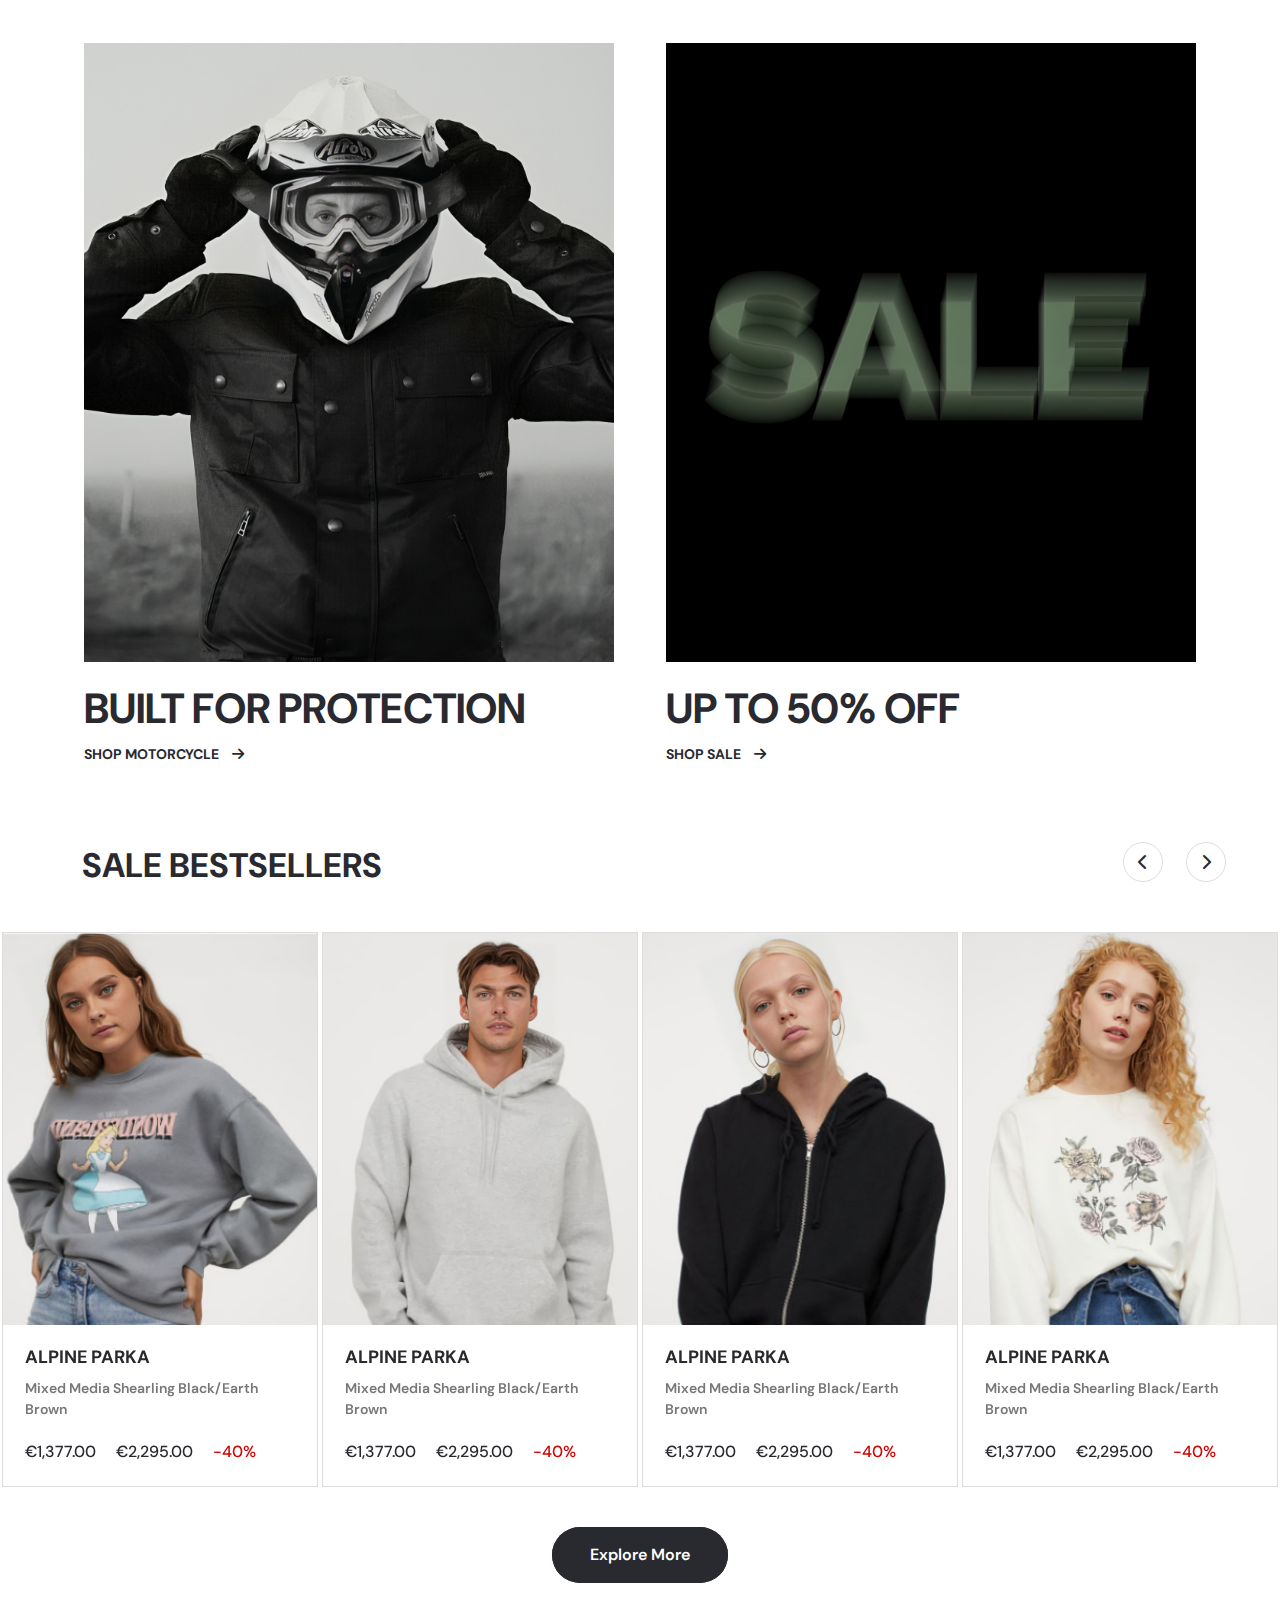
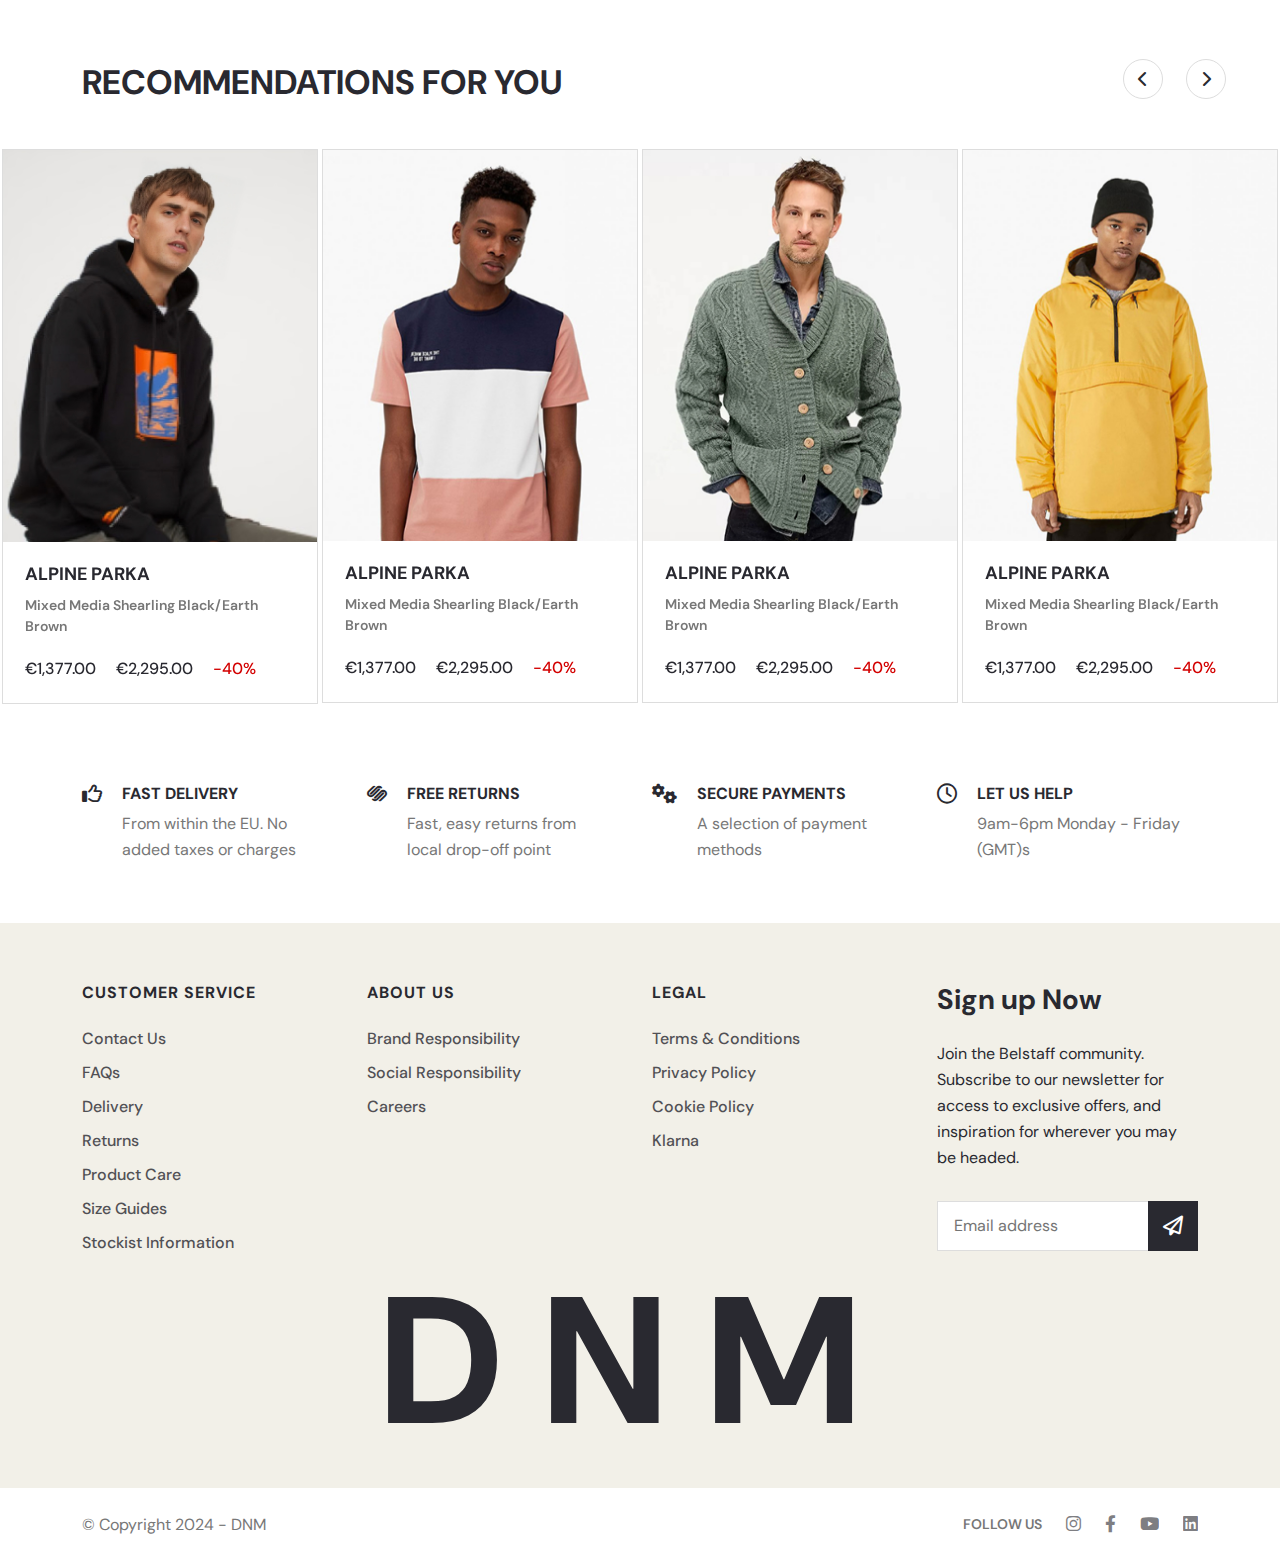
==== commit 01176920: "mobile menu" ====
--- a/index.html
+++ b/index.html
@@ -51,7 +51,7 @@
   <div id="header-fixed-height"></div>
   <header class="header_area" id="sticky-header">
     <!-- main menu area start -->
-    <nav class="navbar navbar-expand-lg">
+    <nav class="navbar navbar-expand-lg d-none d-lg-block">
       <div class="container">
         <a class="navbar-brand" href="#">
           <img src="images/logo.png" alt="logo" width="80">
@@ -64,21 +64,384 @@
           <ul class="navbar-nav me-auto my-2 my-lg-0 navbar-nav-scroll" style="--bs-scroll-height: 100px;">
             <li class="nav-item">
               <a class="nav-link" aria-current="page" href="#"><i class="fas fa-luggage-cart"></i> New Arrivals</a>
+              <div class="sub_menu_one">
+                <div class="row gx-xxl-5">
+                  <div class="col-lg-3 sub_menu_item_label">
+                    <div class="sub_menu_item">
+                      <div class="text">
+                        <h3 class="title">Men's New Arrivals</h3>
+                        <a href="#" class="view_all">View All</a>
+                      </div>
+                      <div class="image">
+                        <img src="images/q-1.webp" alt="q-1" class="img-fluid w-100">
+                      </div>
+                    </div>
+                  </div>
+                  <div class="col-lg-3 sub_menu_item_label">
+                    <div class="sub_menu_item">
+                      <div class="text">
+                        <h3 class="title">Men's New Arrivals</h3>
+                        <a href="#" class="view_all">View All</a>
+                      </div>
+                      <div class="image">
+                        <img src="images/q-2.webp" alt="q-2" class="img-fluid w-100">
+                      </div>
+                    </div>
+                  </div>
+                  <div class="col-lg-3 sub_menu_item_label">
+                    <div class="sub_menu_item">
+                      <div class="text">
+                        <h3 class="title">Men's New Arrivals</h3>
+                        <a href="#" class="view_all">View All</a>
+                      </div>
+                      <div class="image">
+                        <img src="images/q-3.webp" alt="q-3" class="img-fluid w-100">
+                      </div>
+                    </div>
+                  </div>
+                  <div class="col-lg-3 sub_menu_item_label">
+                    <div class="sub_menu_item">
+                      <div class="text">
+                        <h3 class="title">Men's New Arrivals</h3>
+                        <a href="#" class="view_all">View All</a>
+                      </div>
+                      <div class="image">
+                        <img src="images/q-4.webp" alt="q-4" class="img-fluid w-100">
+                      </div>
+                    </div>
+                  </div>
+                </div>
+              </div>
             </li>
             <li class="nav-item">
               <a class="nav-link" href="#"><i class="far fa-user"></i> Men</a>
+              <div class="sub_menu_one sub_menu_two">
+                <div class="row gx-xxl-5">
+                  <div class="col-lg-2 sub_menu_item_label">
+                    <div class="sub_menu_item">
+                      <div class="text">
+                        <h3 class="title">New Arrivals</h3>
+                        <a href="#" class="view_all">View All</a>
+                      </div>
+                      <div class="image">
+                        <a href="#" class="d-block w-100"><img src="images/q-5.webp" alt="q-5"
+                            class="img-fluid w-100"></a>
+                      </div>
+                      <a href="#" class="image_title">Just Landed</a>
+                      <div class="text mb-0 mt-4">
+                        <h3 class="title">Collections</h3>
+                      </div>
+                      <ul class="list-unstyled">
+                        <li><a href="#">Icons</a></li>
+                        <li><a href="#">Gore-Tex</a></li>
+                        <li><a href="#">Loundewear</a></li>
+                        <li><a href="#">Gifts for Him</a></li>
+                      </ul>
+                    </div>
+                  </div>
+                  <div class="col-lg-2 sub_menu_item_label">
+                    <div class="sub_menu_item">
+                      <div class="text">
+                        <h3 class="title">Outerwear</h3>
+                      </div>
+                      <ul class="list-unstyled">
+                        <li><a href="#">Outerwear Best Sellers</a></li>
+                        <li><a href="#">Leather Jackets</a></li>
+                        <li><a href="#">Waxed Jackets</a></li>
+                        <li><a href="#">Quilt & Down Jackets</a></li>
+                        <li><a href="#">Suede & Shearling Jackets</a></li>
+                        <li><a href="#">Lightweight Jackets</a></li>
+                        <li><a href="#">Overshirts</a></li>
+                        <li><a href="#">Gilets</a></li>
+                        <li><a href="#">Coats & Parkas</a></li>
+                      </ul>
+                      <div class="text mt-1">
+                        <a href="#" class="view_all">View All</a>
+                      </div>
+                    </div>
+                  </div>
+                  <div class="col-lg-2 sub_menu_item_label">
+                    <div class="sub_menu_item">
+                      <div class="text">
+                        <h3 class="title">Clothing</h3>
+                      </div>
+                      <ul class="list-unstyled">
+                        <li><a href="#">Knitwear</a></li>
+                        <li><a href="#">T Shirts & Polos</a></li>
+                        <li><a href="#">Hoodies & Sweatshirts</a></li>
+                        <li><a href="#">Shirts</a></li>
+                        <li><a href="#">Jeans & Trousers</a></li>
+                        <li><a href="#">Shorts</a></li>
+                      </ul>
+                      <div class="text mt-1">
+                        <a href="#" class="view_all">View All</a>
+                      </div>
+                      <div class="image">
+                        <a href="#" class="d-block w-100"><img src="images/q-3.webp" alt="q-3"
+                            class="img-fluid w-100"></a>
+                      </div>
+                      <a href="#" class="image_title">SHOP KNITWEAR</a>
+                    </div>
+                  </div>
+                  <div class="col-lg-2 sub_menu_item_label">
+                    <div class="sub_menu_item">
+                      <div class="text">
+                        <h3 class="title">Footwear</h3>
+                        <ul class="list-unstyled">
+                          <li><a href="#">Boots</a></li>
+                          <li><a href="#">Trainers</a></li>
+                        </ul>
+                        <a href="#" class="view_all">View All</a>
+                      </div>
+                    </div>
+                  </div>
+                  <div class="col-lg-2 sub_menu_item_label">
+                    <div class="sub_menu_item">
+                      <div class="text">
+                        <h3 class="title">Accessories</h3>
+                        <ul class="list-unstyled">
+                          <li><a href="#">Bags</a></li>
+                          <li><a href="#">Wallets</a></li>
+                          <li><a href="#">Belts</a></li>
+                          <li><a href="#">Gloves</a></li>
+                          <li><a href="#">Hats</a></li>
+                          <li><a href="#">Scarves</a></li>
+                          <li><a href="#">Patches & Pins</a></li>
+                          <li><a href="#">Product Care</a></li>
+                        </ul>
+                        <a href="#" class="view_all">View All</a>
+                      </div>
+                    </div>
+                  </div>
+                  <div class="col-lg-2 sub_menu_item_label">
+                    <div class="sub_menu_item">
+                      <div class="text">
+                        <h3 class="title">Motorcycle</h3>
+                      </div>
+                      <ul class="list-unstyled">
+                        <li><a href="#">Waxed Motorcycle Jackets</a></li>
+                        <li><a href="#">Leather Motorcycle Jackets</a></li>
+                        <li><a href="#">Textile Motorcycle Jackets</a></li>
+                        <li><a href="#">Motorcycle Trousers</a></li>
+                        <li><a href="#">Motorcycle Boots</a></li>
+                        <li><a href="#">Motorcycle Accessories</a></li>
+                      </ul>
+                      <div class="text mt-1">
+                        <a href="#" class="view_all">View All</a>
+                      </div>
+                      <div class="image">
+                        <a href="#" class="d-block w-100"><img src="images/q-5.webp" alt="q-3"
+                            class="img-fluid w-100"></a>
+                      </div>
+                      <a href="#" class="image_title">Motorcycle Style</a>
+                    </div>
+                  </div>
+                </div>
+              </div>
             </li>
             <li class="nav-item">
               <a class="nav-link" href="#"><i class="far fa-user"></i> Women</a>
+              <div class="sub_menu_one sub_menu_two">
+                <div class="row gx-xxl-5">
+                  <div class="col-lg-2 sub_menu_item_label">
+                    <div class="sub_menu_item">
+                      <div class="text">
+                        <h3 class="title">New Arrivals</h3>
+                        <a href="#" class="view_all">View All</a>
+                      </div>
+                      <div class="image">
+                        <a href="#" class="d-block w-100"><img src="images/q-5.webp" alt="q-5"
+                            class="img-fluid w-100"></a>
+                      </div>
+                      <a href="#" class="image_title">Just Landed</a>
+                      <div class="text mb-0 mt-4">
+                        <h3 class="title">Collections</h3>
+                      </div>
+                      <ul class="list-unstyled">
+                        <li><a href="#">Icons</a></li>
+                        <li><a href="#">Gore-Tex</a></li>
+                        <li><a href="#">Loundewear</a></li>
+                        <li><a href="#">Gifts for Him</a></li>
+                      </ul>
+                    </div>
+                  </div>
+                  <div class="col-lg-2 sub_menu_item_label">
+                    <div class="sub_menu_item">
+                      <div class="text">
+                        <h3 class="title">Outerwear</h3>
+                      </div>
+                      <ul class="list-unstyled">
+                        <li><a href="#">Outerwear Best Sellers</a></li>
+                        <li><a href="#">Leather Jackets</a></li>
+                        <li><a href="#">Waxed Jackets</a></li>
+                        <li><a href="#">Quilt & Down Jackets</a></li>
+                        <li><a href="#">Suede & Shearling Jackets</a></li>
+                        <li><a href="#">Lightweight Jackets</a></li>
+                        <li><a href="#">Overshirts</a></li>
+                        <li><a href="#">Gilets</a></li>
+                        <li><a href="#">Coats & Parkas</a></li>
+                      </ul>
+                      <div class="text mt-1">
+                        <a href="#" class="view_all">View All</a>
+                      </div>
+                    </div>
+                  </div>
+                  <div class="col-lg-2 sub_menu_item_label">
+                    <div class="sub_menu_item">
+                      <div class="text">
+                        <h3 class="title">Clothing</h3>
+                      </div>
+                      <ul class="list-unstyled">
+                        <li><a href="#">Knitwear</a></li>
+                        <li><a href="#">T Shirts & Polos</a></li>
+                        <li><a href="#">Hoodies & Sweatshirts</a></li>
+                        <li><a href="#">Shirts</a></li>
+                        <li><a href="#">Jeans & Trousers</a></li>
+                        <li><a href="#">Shorts</a></li>
+                      </ul>
+                      <div class="text mt-1">
+                        <a href="#" class="view_all">View All</a>
+                      </div>
+                      <div class="image">
+                        <a href="#" class="d-block w-100"><img src="images/q-3.webp" alt="q-3"
+                            class="img-fluid w-100"></a>
+                      </div>
+                      <a href="#" class="image_title">SHOP KNITWEAR</a>
+                    </div>
+                  </div>
+                  <div class="col-lg-2 sub_menu_item_label">
+                    <div class="sub_menu_item">
+                      <div class="text">
+                        <h3 class="title">Footwear</h3>
+                        <ul class="list-unstyled">
+                          <li><a href="#">Boots</a></li>
+                          <li><a href="#">Trainers</a></li>
+                        </ul>
+                        <a href="#" class="view_all">View All</a>
+                      </div>
+                    </div>
+                  </div>
+                  <div class="col-lg-2 sub_menu_item_label">
+                    <div class="sub_menu_item">
+                      <div class="text">
+                        <h3 class="title">Accessories</h3>
+                        <ul class="list-unstyled">
+                          <li><a href="#">Bags</a></li>
+                          <li><a href="#">Wallets</a></li>
+                          <li><a href="#">Belts</a></li>
+                          <li><a href="#">Gloves</a></li>
+                          <li><a href="#">Hats</a></li>
+                          <li><a href="#">Scarves</a></li>
+                          <li><a href="#">Patches & Pins</a></li>
+                          <li><a href="#">Product Care</a></li>
+                        </ul>
+                        <a href="#" class="view_all">View All</a>
+                      </div>
+                    </div>
+                  </div>
+                  <div class="col-lg-2 sub_menu_item_label">
+                    <div class="sub_menu_item">
+                      <div class="text">
+                        <h3 class="title">Motorcycle</h3>
+                      </div>
+                      <ul class="list-unstyled">
+                        <li><a href="#">Waxed Motorcycle Jackets</a></li>
+                        <li><a href="#">Leather Motorcycle Jackets</a></li>
+                        <li><a href="#">Textile Motorcycle Jackets</a></li>
+                        <li><a href="#">Motorcycle Trousers</a></li>
+                        <li><a href="#">Motorcycle Boots</a></li>
+                        <li><a href="#">Motorcycle Accessories</a></li>
+                      </ul>
+                      <div class="text mt-1">
+                        <a href="#" class="view_all">View All</a>
+                      </div>
+                      <div class="image">
+                        <a href="#" class="d-block w-100"><img src="images/q-5.webp" alt="q-3"
+                            class="img-fluid w-100"></a>
+                      </div>
+                      <a href="#" class="image_title">Motorcycle Style</a>
+                    </div>
+                  </div>
+                </div>
+              </div>
             </li>
             <li class="nav-item">
               <a class="nav-link sale" href="#"><i class="fas fa-chart-line"></i> Sale</a>
+              <div class="sub_menu_one">
+                <div class="row gx-xxl-5">
+                  <div class="col-lg-6 sub_menu_item_label">
+                    <div class="sub_menu_item">
+                      <div class="row">
+                        <div class="col-lg-6">
+                          <div class="text">
+                            <h3 class="title">SALE FOR HIM</h3>
+                          </div>
+                          <ul class="list-unstyled">
+                            <li><a href="#">Knitwear</a></li>
+                            <li><a href="#">T Shirts & Polos</a></li>
+                            <li><a href="#">Hoodies & Sweatshirts</a></li>
+                            <li><a href="#">Shirts</a></li>
+                            <li><a href="#">Jeans & Trousers</a></li>
+                            <li><a href="#">Shorts</a></li>
+                          </ul>
+                          <div class="text mt-1">
+                            <a href="#" class="view_all">View All</a>
+                          </div>
+                        </div>
+                        <div class="col-lg-6">
+                          <div class="image">
+                            <a href="#" class="d-block w-100"><img src="images/q-3.webp" alt="q-3"
+                                class="img-fluid w-100"></a>
+                          </div>
+                        </div>
+                      </div>
+                    </div>
+                  </div>
+                  <div class="col-lg-6 sub_menu_item_label">
+                    <div class="sub_menu_item">
+                      <div class="row">
+                        <div class="col-lg-6">
+                          <div class="text">
+                            <h3 class="title">SALE FOR HER</h3>
+                          </div>
+                          <ul class="list-unstyled">
+                            <li><a href="#">Knitwear</a></li>
+                            <li><a href="#">T Shirts & Polos</a></li>
+                            <li><a href="#">Hoodies & Sweatshirts</a></li>
+                            <li><a href="#">Shirts</a></li>
+                            <li><a href="#">Jeans & Trousers</a></li>
+                            <li><a href="#">Shorts</a></li>
+                          </ul>
+                          <div class="text mt-1">
+                            <a href="#" class="view_all">View All</a>
+                          </div>
+                        </div>
+                        <div class="col-lg-6">
+                          <div class="image">
+                            <a href="#" class="d-block w-100"><img src="images/q-3.webp" alt="q-3"
+                                class="img-fluid w-100"></a>
+                          </div>
+                        </div>
+                      </div>
+                    </div>
+                  </div>
+                </div>
+              </div>
             </li>
           </ul>
           <div class="menu_right_option">
             <ul class="list-unstyled">
-              <li><button class="language">EN</button></li>
-              <li><button class="search"><i class="fas fa-search"></i></button></li>
+              <!-- <li><button class="language">EN</button></li> -->
+              <li>
+                <button class="search"><i class="fas fa-search"></i></button>
+                <div class="search_field">
+                  <div class="input_groups">
+                    <input type="text" placeholder="Search here">
+                    <button class="search_btn" type="submit"><i class="fa-solid fa-magnifying-glass"></i></button>
+                    <button class="close_search_field"><i class="fa-solid fa-xmark"></i></button>
+                  </div>
+                </div>
+              </li>
               <li><a href="#"><i class="far fa-user"></i></a></li>
               <li class="shopping_bag"><a href="#"><i class="fas fa-shopping-bag"></i><span>2</span></a></li>
             </ul>
@@ -87,6 +450,109 @@
       </div>
     </nav>
     <!-- main menu area end -->
+    <!-- mobile menu area start -->
+    <div class="mobile-menu-area d-block d-lg-none">
+      <div class="mobile-topbar">
+        <div class="container">
+          <div class="d-flex justify-content-between align-items-center">
+            <div class="logo">
+              <a href="index.html">
+                <img src="images/logo.png" alt="logo" width="70">
+              </a>
+            </div>
+            <div class="bars">
+              <i class="fas fa-bars"></i>
+            </div>
+          </div>
+        </div>
+      </div>
+      <div class="mobile-menu-overlay"></div>
+      <div class="mobile-menu-main">
+        <div class="logo">
+          <a href="index.html"><img src="images/logo.png" alt="logo" width="70"></a>
+        </div>
+        <div class="close-mobile-menu"><i class="fas fa-times"></i></div>
+        <div class="menu-body">
+          <div class="menu-list">
+            <ul class="list-unstyled">
+              <li class="sub-mobile-menu">
+                <a href="#">New Arrivals <i class="fas fa-chevron-down float-end"></i></a>
+                <ul class="list-unstyled">
+                  <li><a href="#">Men's New Arrivals</a></li>
+                  <li><a href="#">Women's New Arrivals</a></li>
+                  <li><a href="#">Men's New Outerwear</a></li>
+                  <li><a href="#">Women's New Outerwear</a></li>
+                </ul>
+              </li>
+              <li class="sub-mobile-menu">
+                <a href="#">Men <i class="fas fa-chevron-down float-end"></i></a>
+                <ul class="list-unstyled">
+                  <li class="sub-mobile-menu">
+                    <a href="#">
+                      New Arrivals <i class="fas fa-chevron-down float-end"></i>
+                      <ul class="list-unstyled">
+                        <li><a href="#">Men's New Arrivals</a></li>
+                        <li><a href="#">Women's New Arrivals</a></li>
+                        <li><a href="#">Men's New Outerwear</a></li>
+                        <li><a href="#">Women's New Outerwear</a></li>
+                      </ul>
+                    </a>
+                  </li>
+                  <li class="sub-mobile-menu">
+                    <a href="#">
+                      Collections <i class="fas fa-chevron-down float-end"></i>
+                      <ul class="list-unstyled">
+                        <li><a href="#">Men's New Arrivals</a></li>
+                        <li><a href="#">Women's New Arrivals</a></li>
+                        <li><a href="#">Men's New Outerwear</a></li>
+                        <li><a href="#">Women's New Outerwear</a></li>
+                      </ul>
+                    </a>
+                  </li>
+                  <li class="sub-mobile-menu">
+                    <a href="#">
+                      Outerwear <i class="fas fa-chevron-down float-end"></i>
+                      <ul class="list-unstyled">
+                        <li><a href="#">Men's New Arrivals</a></li>
+                        <li><a href="#">Women's New Arrivals</a></li>
+                        <li><a href="#">Men's New Outerwear</a></li>
+                        <li><a href="#">Women's New Outerwear</a></li>
+                      </ul>
+                    </a>
+                  </li>
+                  <li class="sub-mobile-menu">
+                    <a href="#">
+                      Clothing <i class="fas fa-chevron-down float-end"></i>
+                      <ul class="list-unstyled">
+                        <li><a href="#">Men's New Arrivals</a></li>
+                        <li><a href="#">Women's New Arrivals</a></li>
+                        <li><a href="#">Men's New Outerwear</a></li>
+                        <li><a href="#">Women's New Outerwear</a></li>
+                      </ul>
+                    </a>
+                  </li>
+                  <li class="sub-mobile-menu">
+                    <a href="#">
+                      Footwear <i class="fas fa-chevron-down float-end"></i>
+                      <ul class="list-unstyled">
+                        <li><a href="#">Men's New Arrivals</a></li>
+                        <li><a href="#">Women's New Arrivals</a></li>
+                        <li><a href="#">Men's New Outerwear</a></li>
+                        <li><a href="#">Women's New Outerwear</a></li>
+                      </ul>
+                    </a>
+                  </li>
+                </ul>
+              </li>
+            </ul>
+          </div>
+        </div>
+        <div class="">
+
+        </div>
+      </div>
+    </div>
+    <!-- mobile menu area end -->
   </header>
   <!-- header area end -->
 
@@ -97,14 +563,14 @@
     <section class="banner_area">
       <div class="container">
         <div class="row">
-          <div class="col-lg-7 align-self-center">
+          <div class="col-lg-7 col-md-6 align-self-center">
             <div class="text">
               <h1 class="title">Timeless Classic Collection</h1>
               <p class="subtitle">An exclusive selection of this season's trends.</p>
               <a href="#" class="common_btn"><i class="fas fa-shopping-cart"></i> Shop Now</a>
             </div>
           </div>
-          <div class="col-lg-5">
+          <div class="col-lg-5 col-md-6 col-sm-7 mx-auto">
             <div class="image">
               <img src="images/banner-image.png" alt="banner-image" class="img-fluid w-100">
             </div>
@@ -192,8 +658,8 @@
     <!-- featured products area start -->
     <section class="featured_products">
       <div class="container">
-        <div class="row g-5">
-          <div class="col-lg-6">
+        <div class="row g-4 g-lg-5">
+          <div class="col-lg-6 col-md-6">
             <a href="#" class="d-block w-100">
               <div class="sales_products_item">
                 <div class="image">
@@ -206,7 +672,7 @@
               </div>
             </a>
           </div>
-          <div class="col-lg-6">
+          <div class="col-lg-6 col-md-6">
             <a href="#" class="d-block w-100">
               <div class="sales_products_item">
                 <div class="image">
@@ -337,7 +803,7 @@
           <a href="#" class="d-block w-100">
             <div class="sales_products_item">
               <div class="image">
-                <img src="images/pr-6.jpg" alt="product_1" class="img-fluid w-100">
+                <img src="images/pr-5.jpg" alt="product_1" class="img-fluid w-100">
               </div>
               <div class="text">
                 <h3 class="title">Alpine Parka</h3>
@@ -429,8 +895,8 @@
     <!-- featured area start -->
     <section class="featured_area">
       <div class="container">
-        <div class="row">
-          <div class="col-lg-3">
+        <div class="row g-4 g-lg-4">
+          <div class="col-lg-3 col-sm-6">
             <div class="featured_item">
               <div class="icon"><i class="fa-regular fa-thumbs-up"></i></div>
               <div class="text">
@@ -439,7 +905,7 @@
               </div>
             </div>
           </div>
-          <div class="col-lg-3">
+          <div class="col-lg-3 col-sm-6">
             <div class="featured_item">
               <div class="icon"><i class="fa-brands fa-squarespace"></i></div>
               <div class="text">
@@ -448,16 +914,16 @@
               </div>
             </div>
           </div>
-          <div class="col-lg-3">
+          <div class="col-lg-3 col-sm-6">
             <div class="featured_item">
               <div class="icon"><i class="fa-solid fa-gears"></i></div>
               <div class="text">
                 <h3 class="title">SECURE PAYMENTS</h3>
-                <p>A selection of payment methods, tailored to your location</p>
-              </div>
-            </div>
-          </div>
-          <div class="col-lg-3">
+                <p>A selection of payment methods</p>
+              </div>
+            </div>
+          </div>
+          <div class="col-lg-3 col-sm-6">
             <div class="featured_item">
               <div class="icon"><i class="fa-regular fa-clock"></i></div>
               <div class="text">
@@ -477,8 +943,8 @@
   <footer class="footer_area">
     <div class="footer_top">
       <div class="container">
-        <div class="row">
-          <div class="col-lg-3">
+        <div class="row g-4">
+          <div class="col-lg-3 col-md-6">
             <div class="footer_widget">
               <h3 class="footer_title">Customer Service</h3>
               <ul class="list-unstyled">
@@ -492,7 +958,7 @@
               </ul>
             </div>
           </div>
-          <div class="col-lg-3">
+          <div class="col-lg-3 col-md-6">
             <div class="footer_widget">
               <h3 class="footer_title">About us</h3>
               <ul class="list-unstyled">
@@ -502,7 +968,7 @@
               </ul>
             </div>
           </div>
-          <div class="col-lg-3">
+          <div class="col-lg-3 col-md-6">
             <div class="footer_widget">
               <h3 class="footer_title">Legal</h3>
               <ul class="list-unstyled">
@@ -513,7 +979,7 @@
               </ul>
             </div>
           </div>
-          <div class="col-lg-3">
+          <div class="col-lg-3 col-md-6">
             <div class="footer_widget">
               <h3 class="footer_title_big">Sign up Now
               </h3>
@@ -537,11 +1003,11 @@
     <div class="footer_btm">
       <div class="container">
         <div class="row">
-          <div class="col-lg-6">
+          <div class="col-lg-6 col-md-6 text-center text-md-start">
             <p>&copy; Copyright 2024 - DNM</p>
           </div>
-          <div class="col-lg-6">
-            <ul class="list-unstyled">
+          <div class="col-lg-6 col-md-6">
+            <ul class="list-unstyled justify-content-center justify-content-md-end mt-3 mt-md-0">
               <li>Follow Us</li>
               <li><a href="#"><i class="fab fa-instagram"></i></a></li>
               <li><a href="#"><i class="fab fa-facebook-f"></i></a></li>
--- a/css/style.css
+++ b/css/style.css
@@ -95,6 +95,7 @@
   font-size: 40px;
   font-weight: 700;
   text-transform: uppercase;
+  padding-right: 140px;
 }
 
 .common_btn {
@@ -213,6 +214,13 @@
   color: #292930;
 }
 
+.top_header_slider .slider_item .slider_one {
+  padding: 0 12px;
+}
+.top_header_slider .slider_item .two {
+  padding: 0 12px;
+}
+
 .close_top_header {
   background-color: transparent;
   border: 0;
@@ -288,9 +296,10 @@
   z-index: 999;
 }
 .header_area nav {
-  padding: 20px 0;
+  padding: 0px 0;
   background-color: transparent;
   transition: all 0.3s ease-in-out;
+  position: relative;
 }
 .header_area nav:hover {
   background-color: #ffffff;
@@ -298,10 +307,89 @@
 .header_area nav .nav-item {
   margin-left: 20px;
 }
+.header_area nav .nav-item .sub_menu_one {
+  width: 100%;
+  background-color: #F2F0E8;
+  position: absolute;
+  top: 96px;
+  left: 0;
+  padding: 50px 100px;
+  transform-origin: top;
+  transform: perspective(400px) rotateX(-22deg);
+  opacity: 0;
+  visibility: hidden;
+  transition: all 0.3s ease-in-out;
+}
+.header_area nav .nav-item .sub_menu_one .sub_menu_item_label:first-child .sub_menu_item {
+  padding-left: 0;
+}
+.header_area nav .nav-item .sub_menu_one .sub_menu_item_label:last-child .sub_menu_item {
+  padding-right: 0;
+}
+.header_area nav .nav-item .sub_menu_one .sub_menu_item_label:last-child .sub_menu_item::before {
+  display: none;
+}
+.header_area nav .nav-item .sub_menu_one .sub_menu_item {
+  padding: 0 12px;
+  position: relative;
+  height: 100%;
+}
+.header_area nav .nav-item .sub_menu_one .sub_menu_item::before {
+  position: absolute;
+  top: 0;
+  right: -24px;
+  content: "";
+  width: 1px;
+  height: 100%;
+  background-color: #ddd;
+}
+.header_area nav .nav-item .sub_menu_one .text {
+  margin-bottom: 24px;
+}
+.header_area nav .nav-item .sub_menu_one .title {
+  font-size: 15px;
+  font-weight: 800;
+  text-transform: uppercase;
+  margin-bottom: 10px;
+}
+.header_area nav .nav-item .sub_menu_one ul li a {
+  font-size: 15px;
+  font-weight: 400;
+  color: #292930;
+  margin-bottom: 4px;
+}
+.header_area nav .nav-item .sub_menu_one ul li a:hover {
+  color: #777777;
+}
+.header_area nav .nav-item .sub_menu_one .view_all {
+  font-size: 13px;
+  font-weight: 700;
+  text-transform: uppercase;
+  color: #292930;
+}
+.header_area nav .nav-item .sub_menu_one .view_all:hover {
+  color: #777777;
+}
+.header_area nav .nav-item .sub_menu_one .image_title {
+  font-size: 16px;
+  font-weight: 700;
+  text-transform: uppercase;
+  color: #292930;
+  margin-top: 15px;
+}
+.header_area nav .nav-item .sub_menu_one .image_title:hover {
+  color: #777777;
+}
+.header_area nav .nav-item:hover .sub_menu_one {
+  visibility: visible;
+  opacity: 1;
+  transform: unset;
+}
 .header_area nav .nav-item .nav-link {
   font-size: 14px;
   font-weight: 700;
   text-transform: uppercase;
+  line-height: 80px;
 }
 .header_area nav .nav-item .nav-link i {
   margin-right: 4px;
@@ -326,6 +414,46 @@
 }
 .header_area nav .menu_right_option li .language {
   font-size: 16px;
+}
+.header_area nav .menu_right_option li .search_field {
+  width: 100%;
+  background-color: #ffffff;
+  position: absolute;
+  top: 96px;
+  left: 0;
+  border-top: 1px solid #ddd;
+  visibility: hidden;
+  opacity: 0;
+  transition: all 0.3s ease-in-out;
+}
+.header_area nav .menu_right_option li .search_field .input_groups {
+  max-width: 1295px;
+  margin: 0 auto;
+  position: relative;
+}
+.header_area nav .menu_right_option li .search_field .input_groups input {
+  width: 100%;
+  height: 45px;
+  border: 0;
+  padding-left: 50px;
+  padding-right: 50px;
+}
+.header_area nav .menu_right_option li .search_field .input_groups .search_btn {
+  position: absolute;
+  top: 50%;
+  transform: translateY(-50%);
+  left: 0;
+}
+.header_area nav .menu_right_option li .search_field .close_search_field {
+  position: absolute;
+  top: 50%;
+  transform: translateY(-50%);
+  right: 0;
+  font-size: 18px;
+}
+.header_area nav .menu_right_option li .active_search_field {
+  visibility: visible;
+  opacity: 1;
 }
 .header_area nav .menu_right_option .shopping_bag {
   position: relative;
@@ -351,7 +479,7 @@
   margin: auto;
   top: 0;
   width: 100%;
-  background-color: var(--white);
+  background-color: #ffffff;
   animation: 700ms ease-in-out 0s normal none 1 running fadeInDown;
   box-shadow: 0 2px 20px rgba(25, 25, 25, 0.1);
   border-radius: 0;
@@ -365,13 +493,228 @@
   background-color: #ffffff;
 }
 
-.sticky-menu.header_area nav {
-  padding: 12px 0;
+.sticky-menu.header_area nav .nav-link {
+  line-height: 70px;
+}
+
+.sticky-menu.header_area nav .search_field {
+  top: 86px !important;
+}
+
+.sticky-menu.header_area .sub_menu_one {
+  top: 80px !important;
 }
 
 #header-fixed-height.active-height {
   display: block;
   height: 100px;
+}
+
+/*=============================
+	05. Mobile Menu start
+===============================*/
+.mobile-menu-area {
+  z-index: 999;
+  background-color: transparent;
+  width: 100%;
+  transition: all linear 0.2s;
+  margin-top: 30px;
+}
+
+.mobile-menu-area .mobile-topbar {
+  width: 100%;
+  background-color: transparent;
+  padding: 10px 0;
+}
+
+.mobile-menu-area .mobile-topbar .bars i {
+  width: 40px;
+  height: 40px;
+  background-color: transparent;
+  color: #ffffff;
+  border-radius: 50%;
+  background-color: #292930;
+  font-size: 16px;
+  text-align: center;
+  border-radius: 50px;
+  display: flex;
+  justify-content: center;
+  align-items: center;
+  cursor: pointer;
+  transition: all 0.3s ease-in-out;
+}
+
+.mobile-menu-area .mobile-topbar .icon i {
+  width: 45px;
+  height: 45px;
+  background-color: #ffffff;
+  border-radius: 50%;
+  text-align: center;
+  line-height: 45px;
+  font-size: 16px;
+  cursor: pointer;
+  transition: all linear 0.2s;
+  box-shadow: 0px 0px 10px 0px rgba(0, 0, 0, 0.1);
+}
+
+.mobile-menu-area .mobile-topbar .icon i:hover {
+  background-color: #3577f0;
+  color: #ffffff;
+  border-color: #3577f0;
+}
+
+.mobile-menu-area .mobile-menu-overlay {
+  width: 100%;
+  height: 100%;
+  background-color: rgba(0, 0, 0, 0.6);
+  position: fixed;
+  top: 0;
+  left: 0;
+  z-index: 999;
+}
+
+.mobile-menu-area .mobile-menu-main {
+  width: 320px;
+  height: 100%;
+  background-color: #ffffff;
+  position: fixed;
+  top: 0;
+  right: -320px;
+  z-index: 999;
+  overflow-y: scroll;
+  transition-duration: 0.3s;
+}
+
+.mobile-menu-area .mobile-menu-main .logo {
+  padding: 20px;
+}
+
+.mobile-menu-area .mobile-menu-main .close-mobile-menu {
+  position: absolute;
+  top: 23px;
+  right: 10px;
+}
+
+.mobile-menu-area .mobile-menu-main .close-mobile-menu i {
+  width: 40px;
+  height: 40px;
+  text-align: center;
+  line-height: 40px;
+  color: #292930;
+  font-size: 19px;
+  cursor: pointer;
+  transition: all linear 0.2s;
+  transition: all 0.3s ease-in-out;
+}
+
+.mobile-menu-area .mobile-menu-main .close-mobile-menu i:hover {
+  color: #3577f0;
+}
+
+.mobile-menu-area .mobile-menu-main .menu-body .menu-list {
+  padding-top: 10px;
+}
+
+.mobile-menu-area .mobile-menu-main .menu-body .menu-list ul li a {
+  font-weight: 600;
+  color: #292930;
+  width: 100%;
+  padding: 0px 20px;
+  line-height: 44px;
+  padding-right: 10px;
+  transition: all linear 0.2s;
+  display: flex;
+  justify-content: space-between;
+  align-items: center;
+}
+
+.mobile-menu-area .mobile-menu-main .menu-body .menu-list ul li a:hover {
+  color: #292930;
+}
+
+.mobile-menu-area .mobile-menu-main .menu-body .menu-list ul li a i {
+  width: 32px;
+  height: 32px;
+  background-color: #ffffff;
+  text-align: center;
+  line-height: 32px;
+  font-size: 12px;
+  border-radius: 3px;
+  background-color: #F3F5F7;
+  transition: all linear 0.2s;
+}
+
+.mobile-menu-area .mobile-menu-main .menu-body .menu-list ul li a:hover i {
+  background-color: #292930;
+  color: #ffffff;
+}
+
+.mobile-menu-area .mobile-menu-main .menu-body .menu-list ul li ul {
+  padding-left: 0;
+  display: none;
+}
+
+.mobile-menu-area .mobile-menu-main .menu-body .menu-list ul li ul a {
+  padding: 0px 20px;
+  padding-left: 40px;
+  font-size: 15px;
+  font-weight: 500;
+  line-height: 34px;
+  padding-right: 10px !important;
+}
+
+.mobile-menu-area .mobile-menu-main .menu-body .menu-list ul li ul li ul a {
+  padding: 0px 20px;
+  padding-left: 60px;
+}
+
+.mobile-menu-area .mobile-menu-main .menu-body .menu-list ul li ul li:last-child a {
+  border-bottom: 0;
+}
+
+.mobile-menu-overlay {
+  transition-duration: 0.3s;
+  visibility: hidden;
+  opacity: 0;
+}
+
+.mobile-menu-overlay.active {
+  visibility: visible;
+  opacity: 1;
+}
+
+.mobile-menu-main.active {
+  right: 0 !important;
+}
+
+.mobile-menu-area .mobile-menu-action-btn {
+  padding: 20px;
+}
+
+.mobile-menu-area .mobile-menu-action-btn a {
+  color: #ffffff;
+  background-color: #3577f0;
+  padding: 12px 0;
+  font-size: 16px;
+  font-weight: 700;
+  border-radius: 5px;
+  width: 100%;
+  text-align: center;
+}
+
+.mobile-menu-area .mobile-menu-action-btn a:hover {
+  background-color: #292930;
+}
+
+.mobile-menu-area .mobile-menu-action-btn a i {
+  font-size: 14px;
+  margin-left: 8px;
+}
+
+.discover_collection_slider {
+  width: 100%;
+  margin: 0 auto;
+  margin-left: -1px;
 }
 
 .discover_collection {
@@ -443,6 +786,7 @@
 .featured_products .sales_products_item .text {
   padding-left: 0;
   padding-right: 0;
+  padding-bottom: 0;
 }
 .featured_products .sales_products_item .text .title {
   font-size: 52px;
@@ -453,6 +797,12 @@
   text-transform: uppercase;
   color: #292930 !important;
   font-weight: 700 !important;
+}
+
+.sales_products_slider {
+  width: 100%;
+  margin: 0 auto;
+  margin-left: -0.5px;
 }
 
 .sales_products {
@@ -530,6 +880,7 @@
   margin-top: 80px;
   background: transparent;
   padding: 60px 0;
+  padding-top: 0;
 }
 .featured_area .featured_item {
   padding-right: 15px;
--- a/css/responsive.css
+++ b/css/responsive.css
@@ -1,3 +1,240 @@
-
+@media (max-width: 1399.98px) {
+  .header_area nav .nav-item .sub_menu_one {
+    padding: 40px 30px;
+  }
+  .header_area nav .menu_right_option li .search_field .input_groups {
+    max-width: 1115px;
+  }
+  .featured_products .sales_products_item .text .title {
+    font-size: 42px;
+  }
+  .discover_collection .icon.right {
+    right: 54px;
+  }
+  .discover_collection .icon.left {
+    right: 117px;
+  }
+  .section_title .main_title {
+    font-size: 34px;
+  }
+  .header_area nav .nav-item .sub_menu_one .sub_menu_item {
+    padding: 0 6px;
+  }
+  .header_area nav .nav-item .sub_menu_one .sub_menu_item::before {
+    right: -12px;
+  }
+  .sales_products .icon.right {
+    right: 54px;
+  }
+  .sales_products .icon.left {
+    right: 117px;
+  }
+  .footer_area .footer_top .branding .title {
+    font-size: 180px;
+    line-height: 133px;
+  }
+  .footer_area {
+    position: static;
+  }
+}
+@media (max-width: 1199.98px) {
+  .header_area nav .menu_right_option li .search_field .input_groups {
+    max-width: 936px;
+  }
+  .banner_area .text .title {
+    font-size: 53px;
+    line-height: 63px;
+  }
+  .discover_collection .icon.right {
+    right: 41px;
+  }
+  .discover_collection .icon.left {
+    right: 99px;
+  }
+  .featured_products .sales_products_item .text .title {
+    font-size: 34px;
+  }
+  .sales_products .icon.right {
+    right: 41px;
+  }
+  .sales_products .icon.left {
+    right: 99px;
+  }
+  .sales_products_item .text ul li {
+    font-size: 15px;
+  }
+  .featured_area .featured_item {
+    padding-right: 0;
+  }
+}
+@media (max-width: 991.98px) {
+  .banner_area .text {
+    padding-right: 0;
+  }
+  .banner_area .text .title {
+    font-size: 40px;
+    line-height: 48px;
+  }
+  .banner_area .text .subtitle {
+    font-size: 16px;
+  }
+  .common_btn {
+    padding: 15px 32px;
+    font-size: 15px;
+  }
+  .discover_collection .icon.right {
+    right: 36px;
+  }
+  .discover_collection .icon.left {
+    right: 96px;
+  }
+  .featured_products .sales_products_item .text .title {
+    font-size: 26px;
+  }
+  .sales_products .icon.right {
+    right: 36px;
+  }
+  .sales_products .icon.left {
+    right: 96px;
+  }
+  .footer_area .footer_top .branding .title {
+    font-size: 138px;
+  }
+  .close_top_header {
+    right: 50px;
+  }
+  .sales_products_item .text ul li {
+    font-size: 14px;
+  }
+  .sales_products_item .text ul li + li {
+    margin-left: 0;
+  }
+  .sales_products_item .text ul li {
+    font-size: 14px;
+    margin-right: 20px;
+    margin-bottom: 4px;
+  }
+  .sales_products_item .text {
+    padding-bottom: 18px;
+  }
+  .sales_products_item .text span {
+    margin-bottom: 15px;
+  }
+}
+@media (max-width: 767.98px) {
+  .close_top_header {
+    right: 25px;
+  }
+  .banner_area .text {
+    text-align: center;
+    margin-bottom: 50px;
+  }
+  .top_header .slider_two ul li {
+    margin: 0 10px;
+  }
+  .top_header .slider_two ul li a::before {
+    right: -13px;
+  }
+  .banner_area {
+    padding-top: 60px;
+  }
+  .discover_collection .icon.right {
+    right: 30px;
+  }
+  .discover_collection .icon.left {
+    right: 83px;
+  }
+  .section_title .main_title {
+    font-size: 30px;
+    padding-right: 125px;
+  }
+  .sales_products .icon.right {
+    right: 30px;
+  }
+  .sales_products .icon.left {
+    right: 83px;
+  }
+  .sales_products .icon {
+    top: -84px;
+  }
+  .discover_collection .icon {
+    top: -84px;
+  }
+}
+@media (max-width: 575.98px) {
+  .close_top_header {
+    display: none;
+  }
+  .banner_area .text .title {
+    font-size: 34px;
+    line-height: 42px;
+  }
+  .top_header .slider_one {
+    height: 63px;
+  }
+  .top_header .slider_one p {
+    font-size: 13px;
+    font-weight: 600;
+    padding: 0 44px;
+    line-height: 20px !important;
+  }
+  .top_header .slider_two {
+    height: 63px;
+  }
+  .top_header .slider_two p {
+    font-size: 13px;
+    line-height: 20px !important;
+  }
+  .top_header .slider_two a {
+    font-size: 13px !important;
+  }
+  .top_header .slider_two ul {
+    text-align: center;
+  }
+  .top_header .slider_two ul li:first-child {
+    display: block;
+  }
+  .section_title .main_title {
+    font-size: 24px;
+  }
+  .section_title .main_title {
+    padding-right: 0;
+  }
+  .footer_area .footer_top .branding .title {
+    font-size: 90px;
+    line-height: 82px;
+  }
+  .footer_area .footer_btm {
+    padding: 20px 0;
+  }
+  .section_title {
+    padding-bottom: 92px;
+  }
+  .discover_collection .icon.left {
+    right: unset;
+    left: 12px;
+  }
+  .discover_collection .icon.right {
+    right: unset;
+    left: 67px;
+  }
+  .discover_collection .icon {
+    top: -71px;
+  }
+  .sales_products .icon.left {
+    right: unset;
+    left: 12px;
+  }
+  .sales_products .icon.right {
+    right: unset;
+    left: 67px;
+  }
+  .sales_products .icon {
+    top: -71px;
+  }
+  .banner_area {
+    padding-top: 116px;
+  }
+}
 
 /*# sourceMappingURL=responsive.css.map */
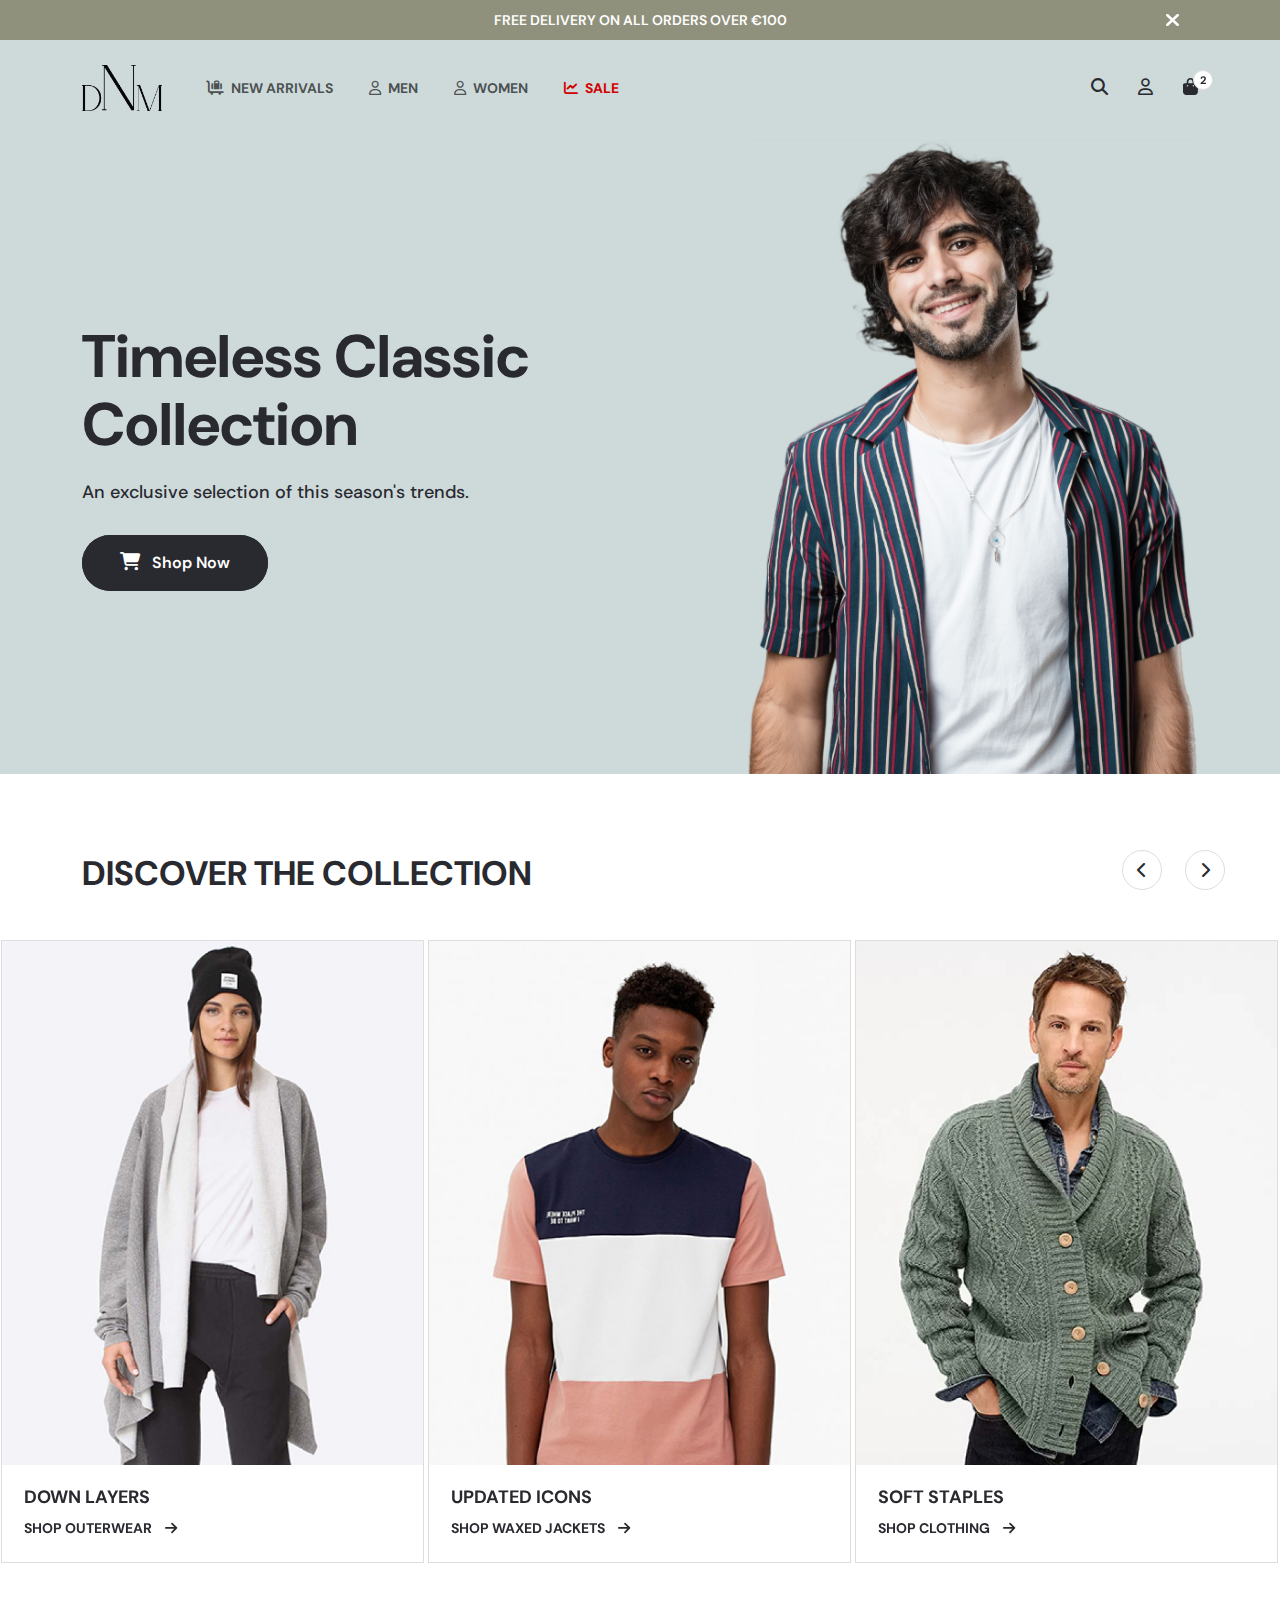
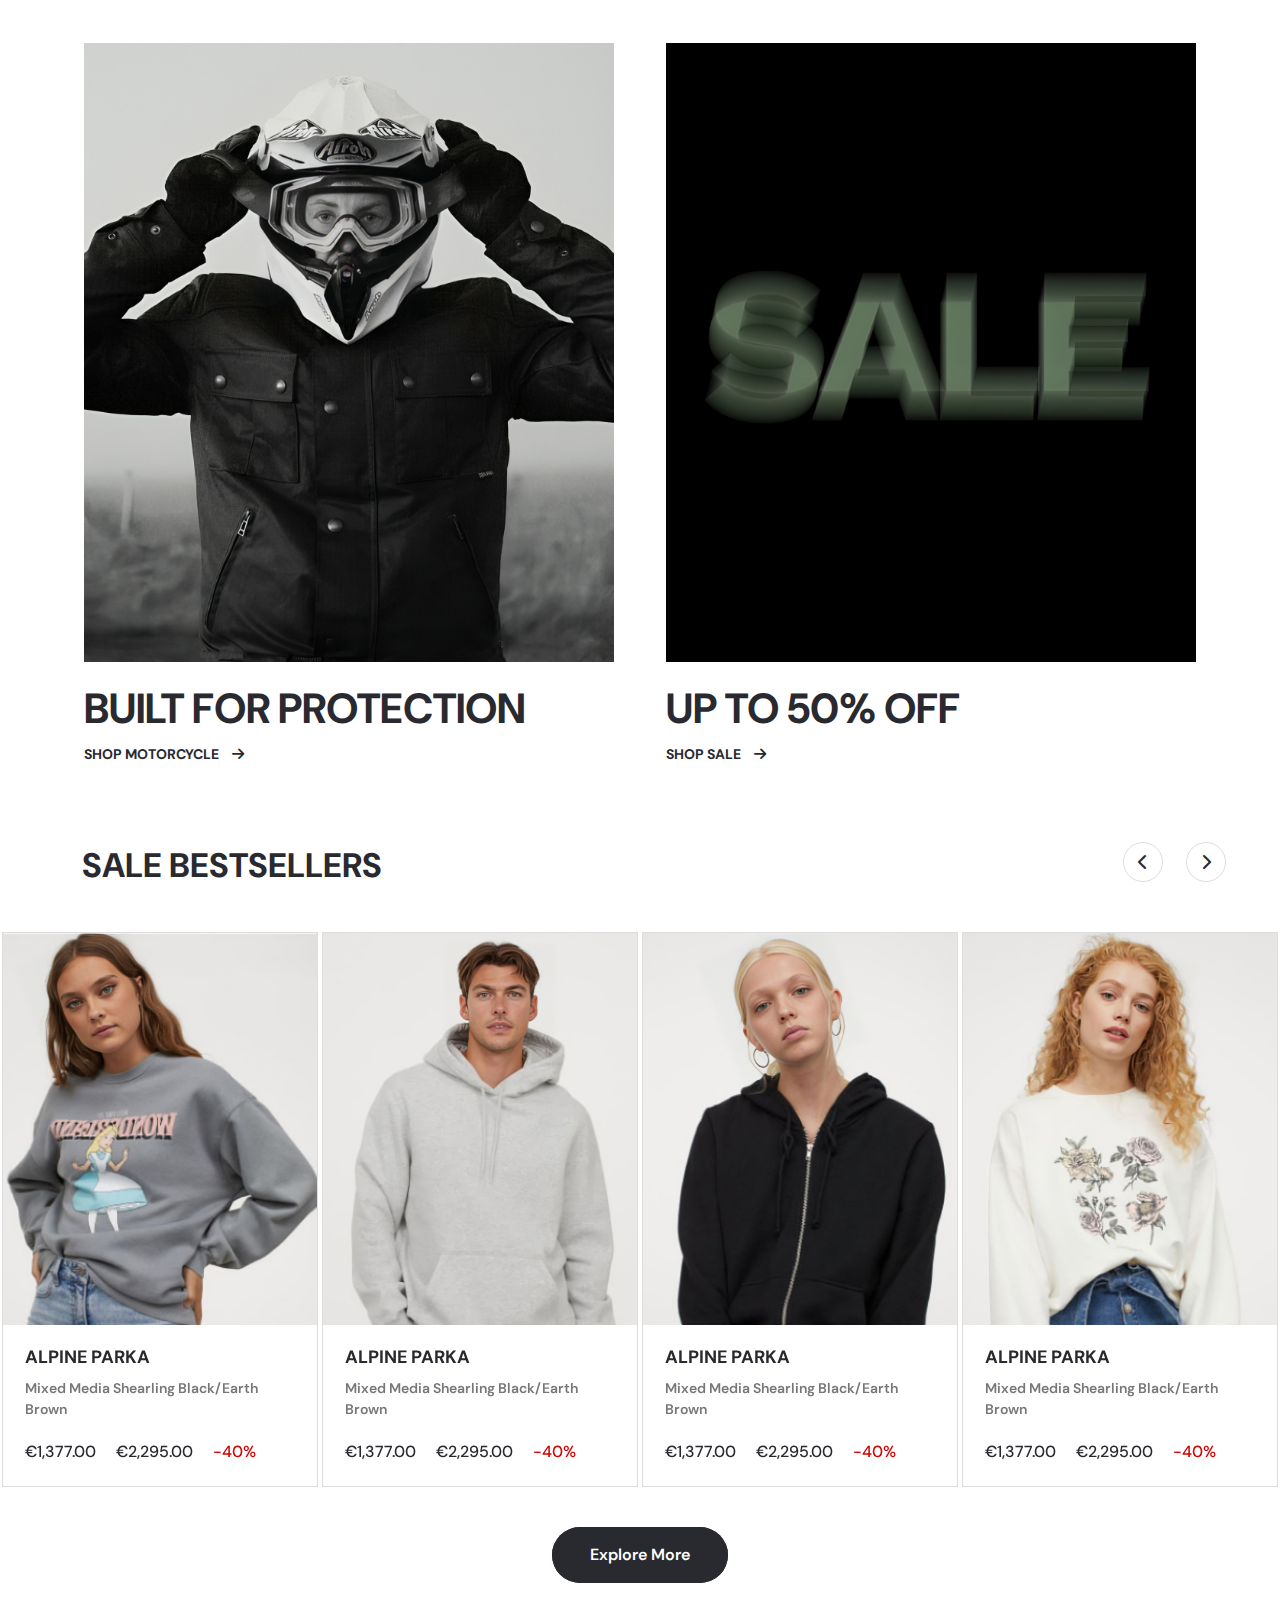
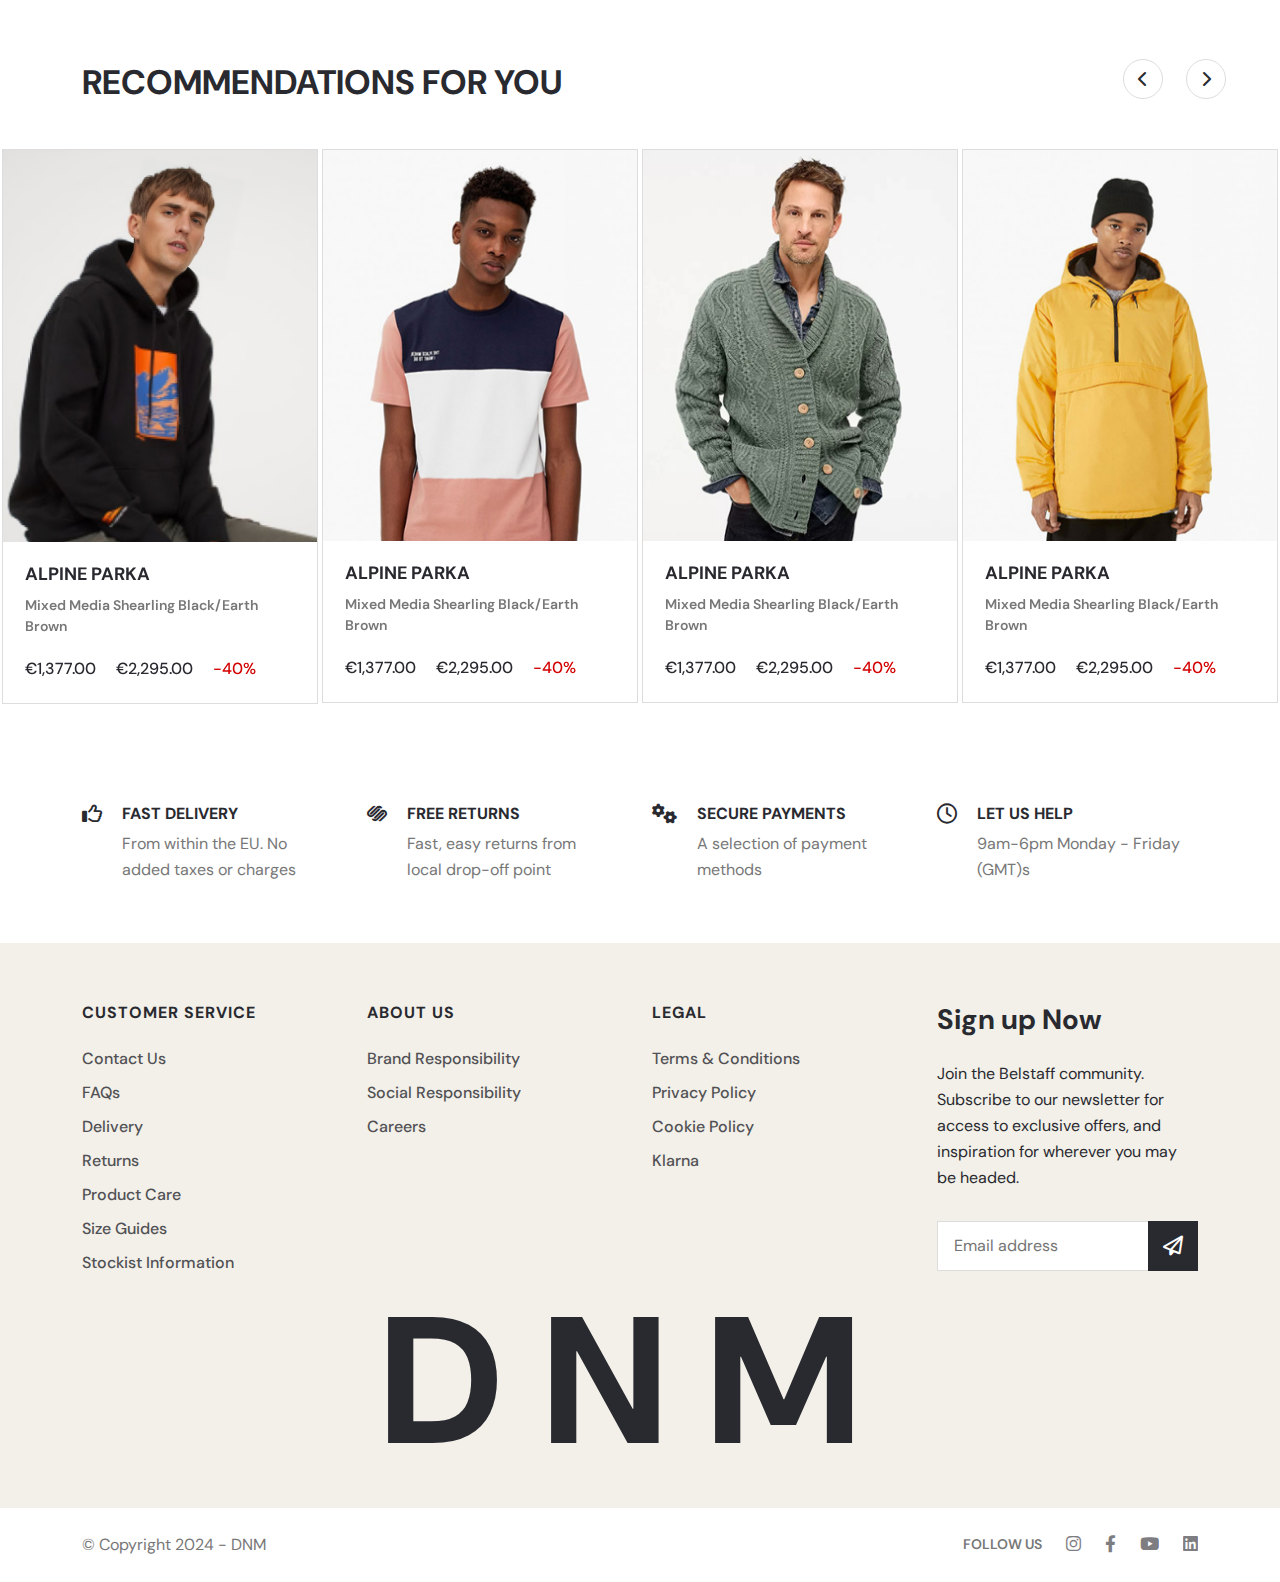
==== commit be38ff28: "product details page" ====
--- a/index.html
+++ b/index.html
@@ -14,7 +14,8 @@
   <link rel="stylesheet" href="fontawsome/css/fontawesome.min.css">
   <link rel="stylesheet" href="css/slick.css">
   <link rel="stylesheet" href="css/animate.min.css">
-  <link rel="stylesheet" href="css/aos.css">
+  <link rel="stylesheet" href="css/magnific-popup.css">
+  <!-- <link rel="stylesheet" href="css/aos.css"> -->
   <link rel="stylesheet" href="css/style.css">
   <link rel="stylesheet" href="css/responsive.css">
 </head>
@@ -53,7 +54,7 @@
     <!-- main menu area start -->
     <nav class="navbar navbar-expand-lg d-none d-lg-block">
       <div class="container">
-        <a class="navbar-brand" href="#">
+        <a class="navbar-brand" href="index.html">
           <img src="images/logo.png" alt="logo" width="80">
         </a>
         <button class="navbar-toggler" type="button" data-bs-toggle="collapse" data-bs-target="#navbarScroll"
@@ -70,7 +71,7 @@
                     <div class="sub_menu_item">
                       <div class="text">
                         <h3 class="title">Men's New Arrivals</h3>
-                        <a href="#" class="view_all">View All</a>
+                        <a href="category.html" class="view_all">View All</a>
                       </div>
                       <div class="image">
                         <img src="images/q-1.webp" alt="q-1" class="img-fluid w-100">
@@ -81,7 +82,7 @@
                     <div class="sub_menu_item">
                       <div class="text">
                         <h3 class="title">Men's New Arrivals</h3>
-                        <a href="#" class="view_all">View All</a>
+                        <a href="category.html" class="view_all">View All</a>
                       </div>
                       <div class="image">
                         <img src="images/q-2.webp" alt="q-2" class="img-fluid w-100">
@@ -92,7 +93,7 @@
                     <div class="sub_menu_item">
                       <div class="text">
                         <h3 class="title">Men's New Arrivals</h3>
-                        <a href="#" class="view_all">View All</a>
+                        <a href="category.html" class="view_all">View All</a>
                       </div>
                       <div class="image">
                         <img src="images/q-3.webp" alt="q-3" class="img-fluid w-100">
@@ -103,7 +104,7 @@
                     <div class="sub_menu_item">
                       <div class="text">
                         <h3 class="title">Men's New Arrivals</h3>
-                        <a href="#" class="view_all">View All</a>
+                        <a href="category.html" class="view_all">View All</a>
                       </div>
                       <div class="image">
                         <img src="images/q-4.webp" alt="q-4" class="img-fluid w-100">
@@ -121,21 +122,21 @@
                     <div class="sub_menu_item">
                       <div class="text">
                         <h3 class="title">New Arrivals</h3>
-                        <a href="#" class="view_all">View All</a>
+                        <a href="category.html" class="view_all">View All</a>
                       </div>
                       <div class="image">
-                        <a href="#" class="d-block w-100"><img src="images/q-5.webp" alt="q-5"
+                        <a href="category.html" class="d-block w-100"><img src="images/q-5.webp" alt="q-5"
                             class="img-fluid w-100"></a>
                       </div>
-                      <a href="#" class="image_title">Just Landed</a>
+                      <a href="category.html" class="image_title">Just Landed</a>
                       <div class="text mb-0 mt-4">
                         <h3 class="title">Collections</h3>
                       </div>
                       <ul class="list-unstyled">
-                        <li><a href="#">Icons</a></li>
-                        <li><a href="#">Gore-Tex</a></li>
-                        <li><a href="#">Loundewear</a></li>
-                        <li><a href="#">Gifts for Him</a></li>
+                        <li><a href="category.html">Icons</a></li>
+                        <li><a href="category.html">Gore-Tex</a></li>
+                        <li><a href="category.html">Loundewear</a></li>
+                        <li><a href="category.html">Gifts for Him</a></li>
                       </ul>
                     </div>
                   </div>
@@ -145,15 +146,15 @@
                         <h3 class="title">Outerwear</h3>
                       </div>
                       <ul class="list-unstyled">
-                        <li><a href="#">Outerwear Best Sellers</a></li>
-                        <li><a href="#">Leather Jackets</a></li>
-                        <li><a href="#">Waxed Jackets</a></li>
-                        <li><a href="#">Quilt & Down Jackets</a></li>
-                        <li><a href="#">Suede & Shearling Jackets</a></li>
-                        <li><a href="#">Lightweight Jackets</a></li>
-                        <li><a href="#">Overshirts</a></li>
-                        <li><a href="#">Gilets</a></li>
-                        <li><a href="#">Coats & Parkas</a></li>
+                        <li><a href="category.html">Outerwear Best Sellers</a></li>
+                        <li><a href="category.html">Leather Jackets</a></li>
+                        <li><a href="category.html">Waxed Jackets</a></li>
+                        <li><a href="category.html">Quilt & Down Jackets</a></li>
+                        <li><a href="category.html">Suede & Shearling Jackets</a></li>
+                        <li><a href="category.html">Lightweight Jackets</a></li>
+                        <li><a href="category.html">Overshirts</a></li>
+                        <li><a href="category.html">Gilets</a></li>
+                        <li><a href="category.html">Coats & Parkas</a></li>
                       </ul>
                       <div class="text mt-1">
                         <a href="#" class="view_all">View All</a>
@@ -166,21 +167,21 @@
                         <h3 class="title">Clothing</h3>
                       </div>
                       <ul class="list-unstyled">
-                        <li><a href="#">Knitwear</a></li>
-                        <li><a href="#">T Shirts & Polos</a></li>
-                        <li><a href="#">Hoodies & Sweatshirts</a></li>
-                        <li><a href="#">Shirts</a></li>
-                        <li><a href="#">Jeans & Trousers</a></li>
-                        <li><a href="#">Shorts</a></li>
+                        <li><a href="category.html">Knitwear</a></li>
+                        <li><a href="category.html">T Shirts & Polos</a></li>
+                        <li><a href="category.html">Hoodies & Sweatshirts</a></li>
+                        <li><a href="category.html">Shirts</a></li>
+                        <li><a href="category.html">Jeans & Trousers</a></li>
+                        <li><a href="category.html">Shorts</a></li>
                       </ul>
                       <div class="text mt-1">
-                        <a href="#" class="view_all">View All</a>
+                        <a href="category.html" class="view_all">View All</a>
                       </div>
                       <div class="image">
-                        <a href="#" class="d-block w-100"><img src="images/q-3.webp" alt="q-3"
+                        <a href="category.html" class="d-block w-100"><img src="images/q-3.webp" alt="q-3"
                             class="img-fluid w-100"></a>
                       </div>
-                      <a href="#" class="image_title">SHOP KNITWEAR</a>
+                      <a href="category.html" class="image_title">SHOP KNITWEAR</a>
                     </div>
                   </div>
                   <div class="col-lg-2 sub_menu_item_label">
@@ -188,10 +189,10 @@
                       <div class="text">
                         <h3 class="title">Footwear</h3>
                         <ul class="list-unstyled">
-                          <li><a href="#">Boots</a></li>
-                          <li><a href="#">Trainers</a></li>
+                          <li><a href="category.html">Boots</a></li>
+                          <li><a href="category.html">Trainers</a></li>
                         </ul>
-                        <a href="#" class="view_all">View All</a>
+                        <a href="category.html" class="view_all">View All</a>
                       </div>
                     </div>
                   </div>
@@ -200,16 +201,16 @@
                       <div class="text">
                         <h3 class="title">Accessories</h3>
                         <ul class="list-unstyled">
-                          <li><a href="#">Bags</a></li>
-                          <li><a href="#">Wallets</a></li>
-                          <li><a href="#">Belts</a></li>
-                          <li><a href="#">Gloves</a></li>
-                          <li><a href="#">Hats</a></li>
-                          <li><a href="#">Scarves</a></li>
-                          <li><a href="#">Patches & Pins</a></li>
-                          <li><a href="#">Product Care</a></li>
+                          <li><a href="category.html">Bags</a></li>
+                          <li><a href="category.html">Wallets</a></li>
+                          <li><a href="category.html">Belts</a></li>
+                          <li><a href="category.html">Gloves</a></li>
+                          <li><a href="category.html">Hats</a></li>
+                          <li><a href="category.html">Scarves</a></li>
+                          <li><a href="category.html">Patches & Pins</a></li>
+                          <li><a href="category.html">Product Care</a></li>
                         </ul>
-                        <a href="#" class="view_all">View All</a>
+                        <a href="category.html" class="view_all">View All</a>
                       </div>
                     </div>
                   </div>
@@ -219,21 +220,21 @@
                         <h3 class="title">Motorcycle</h3>
                       </div>
                       <ul class="list-unstyled">
-                        <li><a href="#">Waxed Motorcycle Jackets</a></li>
-                        <li><a href="#">Leather Motorcycle Jackets</a></li>
-                        <li><a href="#">Textile Motorcycle Jackets</a></li>
-                        <li><a href="#">Motorcycle Trousers</a></li>
-                        <li><a href="#">Motorcycle Boots</a></li>
-                        <li><a href="#">Motorcycle Accessories</a></li>
+                        <li><a href="category.html">Waxed Motorcycle Jackets</a></li>
+                        <li><a href="category.html">Leather Motorcycle Jackets</a></li>
+                        <li><a href="category.html">Textile Motorcycle Jackets</a></li>
+                        <li><a href="category.html">Motorcycle Trousers</a></li>
+                        <li><a href="category.html">Motorcycle Boots</a></li>
+                        <li><a href="category.html">Motorcycle Accessories</a></li>
                       </ul>
                       <div class="text mt-1">
-                        <a href="#" class="view_all">View All</a>
+                        <a href="category.html" class="view_all">View All</a>
                       </div>
                       <div class="image">
-                        <a href="#" class="d-block w-100"><img src="images/q-5.webp" alt="q-3"
+                        <a href="category.html" class="d-block w-100"><img src="images/q-5.webp" alt="q-3"
                             class="img-fluid w-100"></a>
                       </div>
-                      <a href="#" class="image_title">Motorcycle Style</a>
+                      <a href="category.html" class="image_title">Motorcycle Style</a>
                     </div>
                   </div>
                 </div>
@@ -247,10 +248,10 @@
                     <div class="sub_menu_item">
                       <div class="text">
                         <h3 class="title">New Arrivals</h3>
-                        <a href="#" class="view_all">View All</a>
+                        <a href="category.html" class="view_all">View All</a>
                       </div>
                       <div class="image">
-                        <a href="#" class="d-block w-100"><img src="images/q-5.webp" alt="q-5"
+                        <a href="category.html" class="d-block w-100"><img src="images/q-5.webp" alt="q-5"
                             class="img-fluid w-100"></a>
                       </div>
                       <a href="#" class="image_title">Just Landed</a>
@@ -258,10 +259,10 @@
                         <h3 class="title">Collections</h3>
                       </div>
                       <ul class="list-unstyled">
-                        <li><a href="#">Icons</a></li>
-                        <li><a href="#">Gore-Tex</a></li>
-                        <li><a href="#">Loundewear</a></li>
-                        <li><a href="#">Gifts for Him</a></li>
+                        <li><a href="category.html">Icons</a></li>
+                        <li><a href="category.html">Gore-Tex</a></li>
+                        <li><a href="category.html">Loundewear</a></li>
+                        <li><a href="category.html">Gifts for Him</a></li>
                       </ul>
                     </div>
                   </div>
@@ -271,18 +272,18 @@
                         <h3 class="title">Outerwear</h3>
                       </div>
                       <ul class="list-unstyled">
-                        <li><a href="#">Outerwear Best Sellers</a></li>
-                        <li><a href="#">Leather Jackets</a></li>
-                        <li><a href="#">Waxed Jackets</a></li>
-                        <li><a href="#">Quilt & Down Jackets</a></li>
-                        <li><a href="#">Suede & Shearling Jackets</a></li>
-                        <li><a href="#">Lightweight Jackets</a></li>
-                        <li><a href="#">Overshirts</a></li>
-                        <li><a href="#">Gilets</a></li>
-                        <li><a href="#">Coats & Parkas</a></li>
+                        <li><a href="category.html">Outerwear Best Sellers</a></li>
+                        <li><a href="category.html">Leather Jackets</a></li>
+                        <li><a href="category.html">Waxed Jackets</a></li>
+                        <li><a href="category.html">Quilt & Down Jackets</a></li>
+                        <li><a href="category.html">Suede & Shearling Jackets</a></li>
+                        <li><a href="category.html">Lightweight Jackets</a></li>
+                        <li><a href="category.html">Overshirts</a></li>
+                        <li><a href="category.html">Gilets</a></li>
+                        <li><a href="category.html">Coats & Parkas</a></li>
                       </ul>
                       <div class="text mt-1">
-                        <a href="#" class="view_all">View All</a>
+                        <a href="category.html" class="view_all">View All</a>
                       </div>
                     </div>
                   </div>
@@ -292,21 +293,21 @@
                         <h3 class="title">Clothing</h3>
                       </div>
                       <ul class="list-unstyled">
-                        <li><a href="#">Knitwear</a></li>
-                        <li><a href="#">T Shirts & Polos</a></li>
-                        <li><a href="#">Hoodies & Sweatshirts</a></li>
-                        <li><a href="#">Shirts</a></li>
-                        <li><a href="#">Jeans & Trousers</a></li>
-                        <li><a href="#">Shorts</a></li>
+                        <li><a href="category.html">Knitwear</a></li>
+                        <li><a href="category.html">T Shirts & Polos</a></li>
+                        <li><a href="category.html">Hoodies & Sweatshirts</a></li>
+                        <li><a href="category.html">Shirts</a></li>
+                        <li><a href="category.html">Jeans & Trousers</a></li>
+                        <li><a href="category.html">Shorts</a></li>
                       </ul>
                       <div class="text mt-1">
-                        <a href="#" class="view_all">View All</a>
+                        <a href="category.html" class="view_all">View All</a>
                       </div>
                       <div class="image">
-                        <a href="#" class="d-block w-100"><img src="images/q-3.webp" alt="q-3"
+                        <a href="category.html" class="d-block w-100"><img src="images/q-3.webp" alt="q-3"
                             class="img-fluid w-100"></a>
                       </div>
-                      <a href="#" class="image_title">SHOP KNITWEAR</a>
+                      <a href="category.html" class="image_title">SHOP KNITWEAR</a>
                     </div>
                   </div>
                   <div class="col-lg-2 sub_menu_item_label">
@@ -314,10 +315,10 @@
                       <div class="text">
                         <h3 class="title">Footwear</h3>
                         <ul class="list-unstyled">
-                          <li><a href="#">Boots</a></li>
-                          <li><a href="#">Trainers</a></li>
+                          <li><a href="category.html">Boots</a></li>
+                          <li><a href="category.html">Trainers</a></li>
                         </ul>
-                        <a href="#" class="view_all">View All</a>
+                        <a href="category.html" class="view_all">View All</a>
                       </div>
                     </div>
                   </div>
@@ -326,16 +327,16 @@
                       <div class="text">
                         <h3 class="title">Accessories</h3>
                         <ul class="list-unstyled">
-                          <li><a href="#">Bags</a></li>
-                          <li><a href="#">Wallets</a></li>
-                          <li><a href="#">Belts</a></li>
-                          <li><a href="#">Gloves</a></li>
-                          <li><a href="#">Hats</a></li>
-                          <li><a href="#">Scarves</a></li>
-                          <li><a href="#">Patches & Pins</a></li>
-                          <li><a href="#">Product Care</a></li>
+                          <li><a href="category.html">Bags</a></li>
+                          <li><a href="category.html">Wallets</a></li>
+                          <li><a href="category.html">Belts</a></li>
+                          <li><a href="category.html">Gloves</a></li>
+                          <li><a href="category.html">Hats</a></li>
+                          <li><a href="category.html">Scarves</a></li>
+                          <li><a href="category.html">Patches & Pins</a></li>
+                          <li><a href="category.html">Product Care</a></li>
                         </ul>
-                        <a href="#" class="view_all">View All</a>
+                        <a href="category.html" class="view_all">View All</a>
                       </div>
                     </div>
                   </div>
@@ -345,18 +346,18 @@
                         <h3 class="title">Motorcycle</h3>
                       </div>
                       <ul class="list-unstyled">
-                        <li><a href="#">Waxed Motorcycle Jackets</a></li>
-                        <li><a href="#">Leather Motorcycle Jackets</a></li>
-                        <li><a href="#">Textile Motorcycle Jackets</a></li>
-                        <li><a href="#">Motorcycle Trousers</a></li>
-                        <li><a href="#">Motorcycle Boots</a></li>
-                        <li><a href="#">Motorcycle Accessories</a></li>
+                        <li><a href="category.html">Waxed Motorcycle Jackets</a></li>
+                        <li><a href="category.html">Leather Motorcycle Jackets</a></li>
+                        <li><a href="category.html">Textile Motorcycle Jackets</a></li>
+                        <li><a href="category.html">Motorcycle Trousers</a></li>
+                        <li><a href="category.html">Motorcycle Boots</a></li>
+                        <li><a href="category.html">Motorcycle Accessories</a></li>
                       </ul>
                       <div class="text mt-1">
-                        <a href="#" class="view_all">View All</a>
+                        <a href="category.html" class="view_all">View All</a>
                       </div>
                       <div class="image">
-                        <a href="#" class="d-block w-100"><img src="images/q-5.webp" alt="q-3"
+                        <a href="category.html" class="d-block w-100"><img src="images/q-5.webp" alt="q-3"
                             class="img-fluid w-100"></a>
                       </div>
                       <a href="#" class="image_title">Motorcycle Style</a>
@@ -377,20 +378,20 @@
                             <h3 class="title">SALE FOR HIM</h3>
                           </div>
                           <ul class="list-unstyled">
-                            <li><a href="#">Knitwear</a></li>
-                            <li><a href="#">T Shirts & Polos</a></li>
-                            <li><a href="#">Hoodies & Sweatshirts</a></li>
-                            <li><a href="#">Shirts</a></li>
-                            <li><a href="#">Jeans & Trousers</a></li>
-                            <li><a href="#">Shorts</a></li>
+                            <li><a href="category.html">Knitwear</a></li>
+                            <li><a href="category.html">T Shirts & Polos</a></li>
+                            <li><a href="category.html">Hoodies & Sweatshirts</a></li>
+                            <li><a href="category.html">Shirts</a></li>
+                            <li><a href="category.html">Jeans & Trousers</a></li>
+                            <li><a href="category.html">Shorts</a></li>
                           </ul>
                           <div class="text mt-1">
-                            <a href="#" class="view_all">View All</a>
+                            <a href="category.html" class="view_all">View All</a>
                           </div>
                         </div>
                         <div class="col-lg-6">
                           <div class="image">
-                            <a href="#" class="d-block w-100"><img src="images/q-3.webp" alt="q-3"
+                            <a href="category.html" class="d-block w-100"><img src="images/q-3.webp" alt="q-3"
                                 class="img-fluid w-100"></a>
                           </div>
                         </div>
@@ -405,20 +406,20 @@
                             <h3 class="title">SALE FOR HER</h3>
                           </div>
                           <ul class="list-unstyled">
-                            <li><a href="#">Knitwear</a></li>
-                            <li><a href="#">T Shirts & Polos</a></li>
-                            <li><a href="#">Hoodies & Sweatshirts</a></li>
-                            <li><a href="#">Shirts</a></li>
-                            <li><a href="#">Jeans & Trousers</a></li>
-                            <li><a href="#">Shorts</a></li>
+                            <li><a href="category.html">Knitwear</a></li>
+                            <li><a href="category.html">T Shirts & Polos</a></li>
+                            <li><a href="category.html">Hoodies & Sweatshirts</a></li>
+                            <li><a href="category.html">Shirts</a></li>
+                            <li><a href="category.html">Jeans & Trousers</a></li>
+                            <li><a href="category.html">Shorts</a></li>
                           </ul>
                           <div class="text mt-1">
-                            <a href="#" class="view_all">View All</a>
+                            <a href="category.html" class="view_all">View All</a>
                           </div>
                         </div>
                         <div class="col-lg-6">
                           <div class="image">
-                            <a href="#" class="d-block w-100"><img src="images/q-3.webp" alt="q-3"
+                            <a href="category.html" class="d-block w-100"><img src="images/q-3.webp" alt="q-3"
                                 class="img-fluid w-100"></a>
                           </div>
                         </div>
@@ -442,8 +443,8 @@
                   </div>
                 </div>
               </li>
-              <li><a href="#"><i class="far fa-user"></i></a></li>
-              <li class="shopping_bag"><a href="#"><i class="fas fa-shopping-bag"></i><span>2</span></a></li>
+              <li><a href="login.html"><i class="far fa-user"></i></a></li>
+              <li class="shopping_bag"><a href="cart.html"><i class="fas fa-shopping-bag"></i><span>2</span></a></li>
             </ul>
           </div>
         </div>
@@ -567,7 +568,7 @@
             <div class="text">
               <h1 class="title">Timeless Classic Collection</h1>
               <p class="subtitle">An exclusive selection of this season's trends.</p>
-              <a href="#" class="common_btn"><i class="fas fa-shopping-cart"></i> Shop Now</a>
+              <a href="category.html" class="common_btn"><i class="fas fa-shopping-cart"></i> Shop Now</a>
             </div>
           </div>
           <div class="col-lg-5 col-md-6 col-sm-7 mx-auto">
@@ -588,7 +589,7 @@
       </div>
       <div class="row discover_collection_slider">
         <div class="col-lg-4">
-          <a href="#" class="d-block w-100">
+          <a href="product-details.html" class="d-block w-100">
             <div class="discover_collection_item">
               <div class="image">
                 <img src="images/product_1.jpg" alt="product_1" class="img-fluid w-100">
@@ -601,7 +602,7 @@
           </a>
         </div>
         <div class="col-lg-4">
-          <a href="#" class="d-block w-100">
+          <a href="product-details.html" class="d-block w-100">
             <div class="discover_collection_item">
               <div class="image">
                 <img src="images/product_2-1.jpg" alt="product_2" class="img-fluid w-100">
@@ -614,7 +615,7 @@
           </a>
         </div>
         <div class="col-lg-4">
-          <a href="#" class="d-block w-100">
+          <a href="product-details.html" class="d-block w-100">
             <div class="discover_collection_item">
               <div class="image">
                 <img src="images/product_4-1.jpg" alt="product_4" class="img-fluid w-100">
@@ -627,7 +628,7 @@
           </a>
         </div>
         <div class="col-lg-4">
-          <a href="#" class="d-block w-100">
+          <a href="product-details.html" class="d-block w-100">
             <div class="discover_collection_item">
               <div class="image">
                 <img src="images/product_5-1.jpg" alt="product_5" class="img-fluid w-100">
@@ -640,7 +641,7 @@
           </a>
         </div>
         <div class="col-lg-4">
-          <a href="#" class="d-block w-100">
+          <a href="product-details.html" class="d-block w-100">
             <div class="discover_collection_item">
               <div class="image">
                 <img src="images/product_7.jpg" alt="product_7" class="img-fluid w-100">
@@ -660,7 +661,7 @@
       <div class="container">
         <div class="row g-4 g-lg-5">
           <div class="col-lg-6 col-md-6">
-            <a href="#" class="d-block w-100">
+            <a href="product-details.html" class="d-block w-100">
               <div class="sales_products_item">
                 <div class="image">
                   <img src="images/1.jpg" alt="pr-1" class="img-fluid w-100">
@@ -673,7 +674,7 @@
             </a>
           </div>
           <div class="col-lg-6 col-md-6">
-            <a href="#" class="d-block w-100">
+            <a href="product-details.html" class="d-block w-100">
               <div class="sales_products_item">
                 <div class="image">
                   <img src="images/2.jpg" alt="pr-2" class="img-fluid w-100">
@@ -697,7 +698,7 @@
       </div>
       <div class="row sales_products_slider">
         <div class="col-lg-3">
-          <a href="#" class="d-block w-100">
+          <a href="product-details.html" class="d-block w-100">
             <div class="sales_products_item">
               <div class="image">
                 <img src="images/pr-1.jpg" alt="pr-1" class="img-fluid w-100">
@@ -715,7 +716,7 @@
           </a>
         </div>
         <div class="col-lg-3">
-          <a href="#" class="d-block w-100">
+          <a href="product-details.html" class="d-block w-100">
             <div class="sales_products_item">
               <div class="image">
                 <img src="images/pr-2.jpg" alt="pr-2" class="img-fluid w-100">
@@ -733,7 +734,7 @@
           </a>
         </div>
         <div class="col-lg-3">
-          <a href="#" class="d-block w-100">
+          <a href="product-details.html" class="d-block w-100">
             <div class="sales_products_item">
               <div class="image">
                 <img src="images/pr-3.jpg" alt="product_4" class="img-fluid w-100">
@@ -751,7 +752,7 @@
           </a>
         </div>
         <div class="col-lg-3">
-          <a href="#" class="d-block w-100">
+          <a href="product-details.html" class="d-block w-100">
             <div class="sales_products_item">
               <div class="image">
                 <img src="images/pr-4.jpg" alt="product_5" class="img-fluid w-100">
@@ -769,7 +770,7 @@
           </a>
         </div>
         <div class="col-lg-3">
-          <a href="#" class="d-block w-100">
+          <a href="product-details.html" class="d-block w-100">
             <div class="sales_products_item">
               <div class="image">
                 <img src="images/pr-5.jpg" alt="product_7" class="img-fluid w-100">
@@ -788,7 +789,7 @@
         </div>
       </div>
       <div class="text-center mt-40">
-        <a href="#" class="common_btn">Explore More</a>
+        <a href="category.html" class="common_btn">Explore More</a>
       </div>
     </section>
     <!-- 02 -->
@@ -800,7 +801,7 @@
       </div>
       <div class="row sales_products_slider">
         <div class="col-lg-3">
-          <a href="#" class="d-block w-100">
+          <a href="product-details.html" class="d-block w-100">
             <div class="sales_products_item">
               <div class="image">
                 <img src="images/pr-5.jpg" alt="product_1" class="img-fluid w-100">
@@ -818,7 +819,7 @@
           </a>
         </div>
         <div class="col-lg-3">
-          <a href="#" class="d-block w-100">
+          <a href="product-details.html" class="d-block w-100">
             <div class="sales_products_item">
               <div class="image">
                 <img src="images/product_2-1.jpg" alt="product_2" class="img-fluid w-100">
@@ -836,7 +837,7 @@
           </a>
         </div>
         <div class="col-lg-3">
-          <a href="#" class="d-block w-100">
+          <a href="product-details.html" class="d-block w-100">
             <div class="sales_products_item">
               <div class="image">
                 <img src="images/product_4-1.jpg" alt="product_4" class="img-fluid w-100">
@@ -854,7 +855,7 @@
           </a>
         </div>
         <div class="col-lg-3">
-          <a href="#" class="d-block w-100">
+          <a href="product-details.html" class="d-block w-100">
             <div class="sales_products_item">
               <div class="image">
                 <img src="images/product_5-1.jpg" alt="product_5" class="img-fluid w-100">
@@ -872,7 +873,7 @@
           </a>
         </div>
         <div class="col-lg-3">
-          <a href="#" class="d-block w-100">
+          <a href="product-details.html" class="d-block w-100">
             <div class="sales_products_item">
               <div class="image">
                 <img src="images/product_7.jpg" alt="product_7" class="img-fluid w-100">
@@ -1025,8 +1026,9 @@
   <script src="js/jquery-3.6.0.min.js"></script>
   <script src="js/bootstrap.bundle.min.js"></script>
   <script src="js/slick.min.js"></script>
-  <script src="js/aos.js"></script>
-  <script src="js/slick-animation.min.js"></script>
+  <!-- <script src="js/aos.js"></script> -->
+  <!-- <script src="js/slick-animation.min.js"></script> -->
+  <script src="js/jquery.magnific-popup.min.js"></script>
   <script src="js/script.js"></script>
 </body>
 
--- a/css/style.css
+++ b/css/style.css
@@ -96,6 +96,10 @@
   font-weight: 700;
   text-transform: uppercase;
   padding-right: 140px;
+}
+
+.container-fluid {
+  padding: 0 100px;
 }
 
 .common_btn {
@@ -422,6 +426,7 @@
   top: 96px;
   left: 0;
   border-top: 1px solid #ddd;
+  border-bottom: 1px solid #ddd;
   visibility: hidden;
   opacity: 0;
   transition: all 0.3s ease-in-out;
@@ -507,7 +512,7 @@
 
 #header-fixed-height.active-height {
   display: block;
-  height: 100px;
+  height: 0px;
 }
 
 /*=============================
@@ -877,7 +882,7 @@
 }
 
 .featured_area {
-  margin-top: 80px;
+  margin-top: 100px;
   background: transparent;
   padding: 60px 0;
   padding-top: 0;
@@ -1038,4 +1043,787 @@
   visibility: visible;
 }
 
+.breadcrumb_area {
+  padding: 20px 0;
+  padding-top: 160px;
+  position: relative;
+}
+.breadcrumb_area::after {
+  position: absolute;
+  top: 96px;
+  left: 0;
+  width: 100%;
+  height: 1px;
+  background-color: #ddd;
+  content: "";
+}
+.breadcrumb_area ul li {
+  display: inline-block;
+  font-size: 14px;
+  font-weight: 700;
+  color: #777777;
+  text-transform: uppercase;
+  position: relative;
+}
+.breadcrumb_area ul li a {
+  font-size: 14px;
+  font-weight: 700;
+  color: #292930;
+  text-transform: uppercase;
+}
+.breadcrumb_area ul li a:hover {
+  color: #777777;
+}
+.breadcrumb_area ul li::before {
+  position: absolute;
+  top: 0;
+  left: -18px;
+  content: "/";
+  color: #777777;
+  opacity: 0.3;
+}
+.breadcrumb_area ul li:first-child::before {
+  display: none;
+}
+.breadcrumb_area ul li + li {
+  margin-left: 24px;
+}
+
+.login_area {
+  padding-top: 100px;
+}
+.login_area .login_main {
+  padding: 80px 0;
+  min-height: calc(100vh - 140px);
+}
+.login_area .login_main form {
+  border: 1px solid #ddd;
+  border-radius: 10px;
+  padding: 40px 30px;
+}
+.login_area .login_main .login_title {
+  font-size: 46px;
+  font-weight: 800;
+  text-transform: uppercase;
+  margin-bottom: 40px;
+}
+.login_area .login_main .login_title small {
+  font-size: 14px;
+  font-weight: 500;
+  display: block;
+  text-transform: none;
+  margin-top: 4px;
+}
+.login_area .login_main .input_groups {
+  text-align: left;
+  margin-bottom: 14px;
+}
+.login_area .login_main .input_groups label {
+  font-size: 15px;
+  font-weight: 500;
+  margin-bottom: 5px;
+}
+.login_area .login_main .input_groups input {
+  width: 100%;
+  height: 50px;
+  border-radius: 50px;
+  border: 1px solid #ddd;
+  padding: 0 20px;
+  transition: all 0.3s ease-in-out;
+}
+.login_area .login_main .input_groups input:focus {
+  border-color: #292930;
+}
+.login_area .login_main .input_groups .password_show_btn {
+  background-color: transparent;
+  border: 0;
+  color: #777777;
+  font-size: 15px;
+  position: absolute;
+  top: 50%;
+  right: 20px;
+  transform: translateY(-50%);
+}
+.login_area .login_main .button_groups .login_btn {
+  border: 0;
+  padding: 10px 30px;
+  margin: 24px 0;
+}
+.login_area .login_main .privacy_policy {
+  font-size: 15px;
+  font-weight: 400;
+  color: #292930;
+}
+.login_area .login_main .privacy_policy button {
+  text-decoration: underline;
+}
+.login_area .login_main .common_action {
+  font-size: 15px;
+  font-weight: 500;
+  color: #292930;
+  background-color: transparent;
+  border: 0;
+}
+.login_area .login_main .common_action:hover {
+  color: #777777;
+}
+.login_area .login_main .sign_up_now {
+  margin: 0 auto;
+  display: flex;
+  justify-content: center;
+  margin-bottom: 15px;
+}
+.login_area .login_main .sign_up_now label {
+  font-size: 14px;
+  font-weight: 500;
+}
+.login_area .login_main .form-check-input:checked {
+  background-color: #292930;
+  border-color: #292930;
+}
+.login_area .login_main .select_gender {
+  display: flex;
+  justify-content: center;
+  gap: 20px;
+  margin-bottom: 15px;
+}
+.login_area .login_main .select_gender label {
+  font-size: 14px;
+  font-weight: 600;
+  text-transform: uppercase;
+}
+.login_area .login_main .password_reset_msg {
+  margin-top: 20px;
+}
+.login_area .login_main .password_reset_msg .title {
+  font-size: 14px;
+  font-weight: 500;
+  padding: 20px 24px;
+  border-radius: 80px;
+  background-color: rgba(255, 0, 0, 0.1);
+}
+.login_area .login_main .password_reset_msg .title.msg_success {
+  background-color: rgba(0, 128, 0, 0.1);
+}
+
+.category_area {
+  padding-bottom: 80px;
+}
+.category_area .top_info {
+  padding-bottom: 50px;
+}
+.category_area .top_info .title {
+  font-size: 42px;
+  font-weight: 900;
+  text-transform: uppercase;
+  margin-bottom: 5px;
+}
+.category_area .category_main {
+  position: relative;
+}
+.category_area .category_main .category_left_sidebar {
+  flex: 0 0 auto;
+  border: 1px solid #ddd;
+  padding: 30px;
+  margin-right: 30px;
+}
+.category_area .category_main .category_left_sidebar .filter_info {
+  max-height: 300px;
+  overflow-y: auto;
+}
+.category_area .category_main .category_left_sidebar .filter_item {
+  margin-bottom: 30px;
+}
+.category_area .category_main .category_left_sidebar .filter_by_size {
+  display: flex;
+  flex-wrap: wrap;
+  gap: 5px;
+  overflow: hidden;
+}
+.category_area .category_main .category_left_sidebar .filter_by_size .form-check {
+  width: 16%;
+  padding-left: 0;
+}
+.category_area .category_main .category_left_sidebar .filter_by_size .form-check-input {
+  display: none;
+}
+.category_area .category_main .category_left_sidebar .filter_by_size .form-check-input + .form-check-label {
+  /* Unchecked style  */
+  background-color: transparent;
+  border: 1px solid #ddd;
+  color: #292930;
+  padding: 3px 10px;
+  width: 46px;
+  font-size: 13px;
+  font-weight: 700;
+  text-align: center;
+  cursor: pointer;
+  user-select: none;
+  border-radius: 20px;
+  display: inline-block;
+  backface-visibility: hidden;
+  transition: all 0.3s ease-in-out;
+}
+.category_area .category_main .category_left_sidebar .filter_by_size .form-check-input:checked + .form-check-label {
+  /* Checked style  */
+  background-color: #292930;
+  border-color: #292930;
+  color: #ffffff;
+  backface-visibility: hidden;
+}
+.category_area .category_main .category_left_sidebar .filter_by_colour .form-check {
+  padding-left: 1.8em;
+}
+.category_area .category_main .category_left_sidebar .filter_by_colour .form-check-input:checked[type=checkbox] {
+  background: none;
+}
+.category_area .category_main .category_left_sidebar .filter_by_colour .form-check-input {
+  width: 14px !important;
+  height: 14px !important;
+  background-color: #292930;
+  border-radius: 50% !important;
+  border-color: transparent;
+  position: relative;
+}
+.category_area .category_main .category_left_sidebar .filter_by_colour .form-check-input::after {
+  position: absolute;
+  top: 50%;
+  left: 50%;
+  transform: translate(-50%, -50%);
+  content: "";
+  border: 1px solid #ddd;
+  border-radius: 50%;
+  width: 24px;
+  height: 24px;
+}
+.category_area .category_main .category_left_sidebar .filter_by_colour .form-check-input:checked {
+  border-color: transparent;
+}
+.category_area .category_main .category_left_sidebar .filter_by_colour .form-check-input:checked::after {
+  border-color: #292930;
+}
+.category_area .category_main .category_left_sidebar .filter_by_colour .form-check.black .form-check-input {
+  background-color: #000;
+}
+.category_area .category_main .category_left_sidebar .filter_by_colour .form-check.neutral .form-check-input {
+  background-color: #000000;
+}
+.category_area .category_main .category_left_sidebar .filter_by_colour .form-check.brown .form-check-input {
+  background-color: #5D4031;
+}
+.category_area .category_main .category_left_sidebar .filter_by_colour .form-check.grey .form-check-input {
+  background-color: #AFAFAF;
+}
+.category_area .category_main .category_left_sidebar .filter_by_colour .form-check.purple .form-check-input {
+  background-color: #7582C3;
+}
+.category_area .category_main .category_left_sidebar .filter_by_colour .form-check.orange .form-check-input {
+  background-color: #C44121;
+}
+.category_area .category_main .category_left_sidebar .filter_by_colour .form-check.red .form-check-input {
+  background-color: #FF0000;
+}
+.category_area .category_main .category_left_sidebar .filter_by_colour .form-check.white .form-check-input {
+  background-color: #FDF9F9;
+}
+.category_area .category_main .category_left_sidebar .filter_by_colour .form-check-label {
+  position: relative;
+  top: 0px;
+  margin-left: 5px;
+}
+.category_area .category_main .category_left_sidebar .filter_title {
+  font-size: 17px;
+  font-weight: 700;
+  text-transform: uppercase;
+  margin-bottom: 10px;
+  border-bottom: 1px solid #ddd;
+  padding-bottom: 15px;
+}
+.category_area .category_main .category_left_sidebar .form-check-input {
+  box-shadow: none !important;
+  cursor: pointer;
+}
+.category_area .category_main .category_left_sidebar .form-check-input:checked {
+  background-color: #292930;
+  border-color: #292930;
+}
+.category_area .category_main .category_left_sidebar .form-check-label {
+  font-size: 14px;
+  font-weight: 600;
+  text-transform: uppercase;
+  cursor: pointer;
+  display: flex;
+  padding-right: 10px;
+  align-items: center;
+  position: relative;
+  top: 2px;
+}
+.category_area .category_main .category_left_sidebar .form-check-label span {
+  margin-left: auto;
+  color: #777777;
+  border: 1px solid #ddd;
+  border-radius: 5px;
+  font-size: 12px;
+  font-weight: 700;
+  min-width: 28px;
+  text-align: center;
+  padding: 1px 2px;
+}
+.category_area .category_main .category_left_sidebar .form-check {
+  margin-top: 12px;
+}
+.category_area .category_main .category_product_item_slider .icon {
+  position: absolute;
+  z-index: 9;
+  top: 50%;
+  transform: translateY(-50%);
+  cursor: pointer;
+  transition: all 0.3s ease-in-out;
+  width: 40px;
+  height: 40px;
+  text-align: center;
+  font-size: 14px;
+  line-height: 40px;
+}
+.category_area .category_main .category_product_item_slider .left {
+  left: 14px;
+  opacity: 0.5;
+}
+.category_area .category_main .category_product_item_slider .left:hover {
+  opacity: 1;
+}
+.category_area .category_main .category_product_item_slider .right {
+  right: 14px;
+  opacity: 0.5;
+}
+.category_area .category_main .category_product_item_slider .right:hover {
+  opacity: 1;
+}
+.category_area .featured_area {
+  padding-bottom: 0;
+}
+
+.product_details_area {
+  margin-top: 96px;
+  padding-top: 60px;
+  padding-bottom: 80px;
+  border-top: 1px solid #ddd;
+}
+.product_details_area .prd_image {
+  position: relative;
+  padding-left: 120px;
+}
+.product_details_area .prd_image .slick-dots {
+  position: absolute;
+  top: 0;
+  left: -118px;
+}
+.product_details_area .prd_image .slick-dots li {
+  overflow: hidden;
+  display: block;
+  max-width: 100px;
+  margin: 0;
+  margin-bottom: 10px;
+}
+.product_details_area .prd_image .slick-dots li img {
+  height: 100%;
+  width: 100%;
+  cursor: pointer;
+  opacity: 0.5;
+  object-fit: contain;
+}
+.product_details_area .prd_image .slick-dots li.slick-active img {
+  cursor: default;
+  opacity: 1;
+}
+.product_details_area .prd_image .icon {
+  height: 45px;
+  width: 45px;
+  position: absolute;
+  top: 50%;
+  transform: translateY(-50%);
+  z-index: 9;
+  display: flex;
+  justify-content: center;
+  align-items: center;
+  border-radius: 50%;
+  color: #292930;
+  background-color: rgba(255, 255, 255, 0.3);
+  font-size: 15px;
+  transition: all 0.3s ease-in-out;
+  cursor: pointer;
+}
+.product_details_area .prd_image .icon:hover {
+  background-color: #ffffff;
+}
+.product_details_area .prd_image .left {
+  left: 30px;
+}
+.product_details_area .prd_image .right {
+  right: 30px;
+}
+.product_details_area .text .breadcrumb_area {
+  padding: 0;
+  padding-bottom: 40px;
+}
+.product_details_area .text .breadcrumb_area::after {
+  display: none;
+}
+.product_details_area .text .prd_title {
+  font-size: 20px;
+  font-weight: 800;
+  text-transform: uppercase;
+  margin-bottom: 5px;
+}
+.product_details_area .text .prd_subtitle {
+  font-size: 15px;
+  font-weight: 500;
+}
+.product_details_area .text .prd_price {
+  font-size: 16px;
+  font-weight: 600;
+  margin-top: 20px;
+}
+.product_details_area .text .prd_price .stock {
+  font-size: 14px;
+  font-weight: 500;
+  color: green;
+  background-color: rgba(0, 128, 0, 0.1);
+  border-radius: 5px;
+  padding: 2px 10px;
+  margin-left: 40px;
+}
+.product_details_area .text .prd_price .out_of_stock {
+  font-size: 14px;
+  font-weight: 500;
+  color: red;
+  background-color: rgba(255, 0, 0, 0.1);
+  border-radius: 5px;
+  padding: 2px 10px;
+  margin-left: 40px;
+}
+.product_details_area .text .short_info {
+  margin-top: 24px;
+}
+.product_details_area .text .more_info {
+  border-top: 1px solid #ddd;
+  margin-top: 30px;
+  padding-top: 24px;
+}
+.product_details_area .text .more_info .colors {
+  margin-bottom: 30px;
+}
+.product_details_area .text .more_info .colors .title {
+  font-size: 16px;
+  font-weight: 700;
+  text-transform: uppercase;
+  margin-right: 30px;
+  width: 70px;
+}
+.product_details_area .text .more_info .colors .form-check {
+  margin-right: 10px;
+}
+.product_details_area .text .more_info .colors .form-check input {
+  border: 0;
+  width: 26px;
+  height: 26px;
+  background-color: #292930;
+  border-radius: 50%;
+  cursor: pointer;
+}
+.product_details_area .text .more_info .colors .form-check input:checked {
+  background: none;
+  background-color: green;
+  border: 4px solid #ffffff;
+  box-shadow: 0px 1px 2px rgba(1, 15, 28, 0.4) !important;
+}
+.product_details_area .text .more_info .colors .form-check.yellow input {
+  background-color: #F8B655;
+}
+.product_details_area .text .more_info .colors .form-check.grey input {
+  background-color: #CBCBCB;
+}
+.product_details_area .text .more_info .colors .form-check.black input {
+  background-color: #494E52;
+}
+.product_details_area .text .more_info .colors .form-check.red input {
+  background-color: #B4505A;
+}
+.product_details_area .text .more_info .sizes {
+  margin-bottom: 30px;
+}
+.product_details_area .text .more_info .sizes .title {
+  font-size: 16px;
+  font-weight: 700;
+  text-transform: uppercase;
+  margin-right: 30px;
+  width: 70px;
+}
+.product_details_area .text .more_info .sizes .filter_by_size {
+  display: flex;
+  flex-wrap: wrap;
+  gap: 5px;
+  overflow: hidden;
+  margin-left: 10px;
+}
+.product_details_area .text .more_info .sizes .filter_by_size .form-check {
+  width: 15%;
+  padding-left: 0;
+}
+.product_details_area .text .more_info .sizes .filter_by_size .form-check-input {
+  display: none;
+}
+.product_details_area .text .more_info .sizes .filter_by_size .form-check-input + .form-check-label {
+  /* Unchecked style  */
+  background-color: transparent;
+  border: 1px solid #ddd;
+  color: #292930;
+  padding: 3px 10px;
+  width: 46px;
+  font-size: 13px;
+  font-weight: 700;
+  text-align: center;
+  cursor: pointer;
+  user-select: none;
+  border-radius: 20px;
+  display: inline-block;
+  backface-visibility: hidden;
+  transition: all 0.3s ease-in-out;
+}
+.product_details_area .text .more_info .sizes .filter_by_size .form-check-input:checked + .form-check-label {
+  /* Checked style  */
+  background-color: #292930;
+  border-color: #292930;
+  color: #ffffff;
+  backface-visibility: hidden;
+}
+.product_details_area .text .more_info .quantity_and_bag {
+  margin-top: 30px;
+}
+.product_details_area .text .more_info .quantity_and_bag .quantity-main {
+  border-top: 1px solid #ddd;
+  margin-top: 24px;
+  padding-top: 18px;
+}
+.product_details_area .text .more_info .quantity_and_bag .quantity-main p {
+  font-size: 16px;
+  font-weight: 700;
+  text-transform: uppercase;
+  color: #292930;
+  margin-bottom: 10px;
+}
+.product_details_area .text .more_info .quantity_and_bag .quantity-main .qnt-number {
+  border: 1px solid #ddd;
+  border-radius: 3px;
+}
+.product_details_area .text .more_info .quantity_and_bag .quantity-main button {
+  width: 40px;
+  height: 45px;
+  line-height: 45px;
+  background-color: #F3F5F7;
+  border: none;
+  font-size: 24px;
+}
+.product_details_area .text .more_info .quantity_and_bag .quantity-main .cart-input {
+  width: 50px;
+  text-align: center;
+  font-size: 15px;
+  font-weight: 600;
+  border: 0;
+}
+.product_details_area .text .more_info .quantity_and_bag .add-to-cart a {
+  height: 47px;
+  line-height: 47px;
+  font-size: 14px;
+  font-weight: 700;
+  background-color: #292930;
+  color: #ffffff;
+  padding: 0 70px;
+  border-radius: 3px;
+  margin-left: 20px;
+  transition: all 0.3s ease-in-out;
+  text-transform: uppercase;
+}
+.product_details_area .text .more_info .quantity_and_bag .wishlist a {
+  width: 45px;
+  height: 45px;
+  line-height: 45px;
+  background-color: #292930;
+  border: none;
+  font-size: 24px;
+  color: #ffffff;
+  display: flex;
+  justify-content: center;
+  align-items: center;
+  font-size: 18px;
+  border-radius: 3px;
+  margin-left: 20px;
+}
+.product_details_area .overview-and-specification {
+  margin-top: 80px;
+}
+.product_details_area .overview-and-specification .menus .nav-link {
+  color: #292930;
+  font-size: 15px;
+  font-weight: 700;
+  text-transform: uppercase;
+  padding: 0px 0px;
+  background-color: transparent;
+  border-radius: 0;
+  margin-right: 44px;
+  opacity: 0.7;
+  border-bottom: 2px solid transparent;
+}
+.product_details_area .overview-and-specification .menus .nav-pills .nav-link.active {
+  background-color: transparent;
+  color: #292930;
+  opacity: 1;
+  border-color: #292930;
+}
+.product_details_area .overview-and-specification .information {
+  margin-top: 30px;
+}
+.product_details_area .overview-and-specification .information .details p {
+  margin-bottom: 24px;
+  font-size: 16px;
+  font-weight: 400;
+}
+.product_details_area .overview-and-specification .information .details ul {
+  padding-left: 15px;
+}
+.product_details_area .overview-and-specification .information .details ul li {
+  margin-bottom: 5px;
+  font-size: 16px;
+  font-weight: 500;
+}
+.product_details_area .featured_area {
+  padding-bottom: 0;
+}
+
+.cart-page {
+  padding-top: 60px;
+  margin-top: 96px;
+}
+
+.cart-page .cart-table {
+  width: 100%;
+  border: 1px solid #eeeeee;
+  border-bottom: 0;
+  border-top: 0;
+}
+
+.cart-page .cart-table .qnt-number {
+  border: 1px solid #ddd;
+  border-radius: 3px;
+  width: 121px;
+}
+
+.cart-page .cart-table button {
+  width: 40px;
+  height: 45px;
+  line-height: 45px;
+  background-color: #f5f5f5;
+  border: none;
+  font-size: 20px;
+}
+
+.cart-page .cart-table .cart-input {
+  width: 50px;
+  text-align: center;
+  font-size: 15px;
+  font-weight: 600;
+  border: 0;
+}
+
+/* 
+.cart-page .cart-table .qnt-number ul {
+  border: 1px solid #ddd;
+  border-radius: 3px;
+}
+
+.cart-page .cart-table .qnt-number ul li {
+  display: inline-block;
+}
+
+.cart-page .cart-table .qnt-number ul li.mid-number {
+  width: 40px;
+  text-align: center;
+  font-size: 15px;
+  line-height: 45px;
+  font-weight: 600;
+}
+
+.cart-page .cart-table .qnt-number ul li i {
+  width: 35px;
+  height: 45px;
+  line-height: 45px;
+  background-color: #f5f5f5;
+  display: inline-block;
+  text-align: center;
+  cursor: pointer;
+  font-size: 13px;
+} */
+.cart-page .cart-table td {
+  font-size: 16px;
+  font-weight: 500;
+  min-width: 120px;
+}
+
+.cart-page .cart-table thead {
+  background-color: #FF3115;
+  color: #ffffff;
+}
+
+.cart-page .cart-table tbody a {
+  color: #232F3E;
+  transition: all linear 0.2s;
+}
+
+.cart-page .cart-table tbody a:hover {
+  color: #FF3115;
+}
+
+.cart-page .cart-table .delete i {
+  cursor: pointer;
+  width: 40px;
+  height: 40px;
+  text-align: center;
+  line-height: 40px;
+  font-size: 17px;
+  transition: all linear 0.2s;
+}
+
+.cart-page .cart-table .delete i:hover {
+  color: #FF3115;
+}
+
+.cart-page .cart-total-price {
+  width: 100%;
+}
+
+.cart-page .cart-total-price h4 {
+  font-size: 24px;
+  font-weight: 600;
+  padding-bottom: 20px;
+}
+
+.cart-page .cart-total-price .cart-price {
+  background-color: #f2f2f2;
+  padding: 30px 20px;
+}
+
+.cart-page .cart-total-price .checkout {
+  border-top: 1px solid #cccccc;
+}
+
+.cart-page .cart-total-price .checkout a {
+  background-color: #FF3115;
+  color: #ffffff;
+  font-size: 16px;
+  font-weight: 600;
+  width: 80%;
+  padding: 10px 0;
+  margin-top: 20px;
+}
+
 /*# sourceMappingURL=style.css.map */
--- a/css/responsive.css
+++ b/css/responsive.css
@@ -120,6 +120,9 @@
   .sales_products_item .text span {
     margin-bottom: 15px;
   }
+  .mobile-menu-area {
+    margin-top: 16px;
+  }
 }
 @media (max-width: 767.98px) {
   .close_top_header {
@@ -159,6 +162,9 @@
   }
   .discover_collection .icon {
     top: -84px;
+  }
+  .banner_area {
+    padding-top: 139px;
   }
 }
 @media (max-width: 575.98px) {
